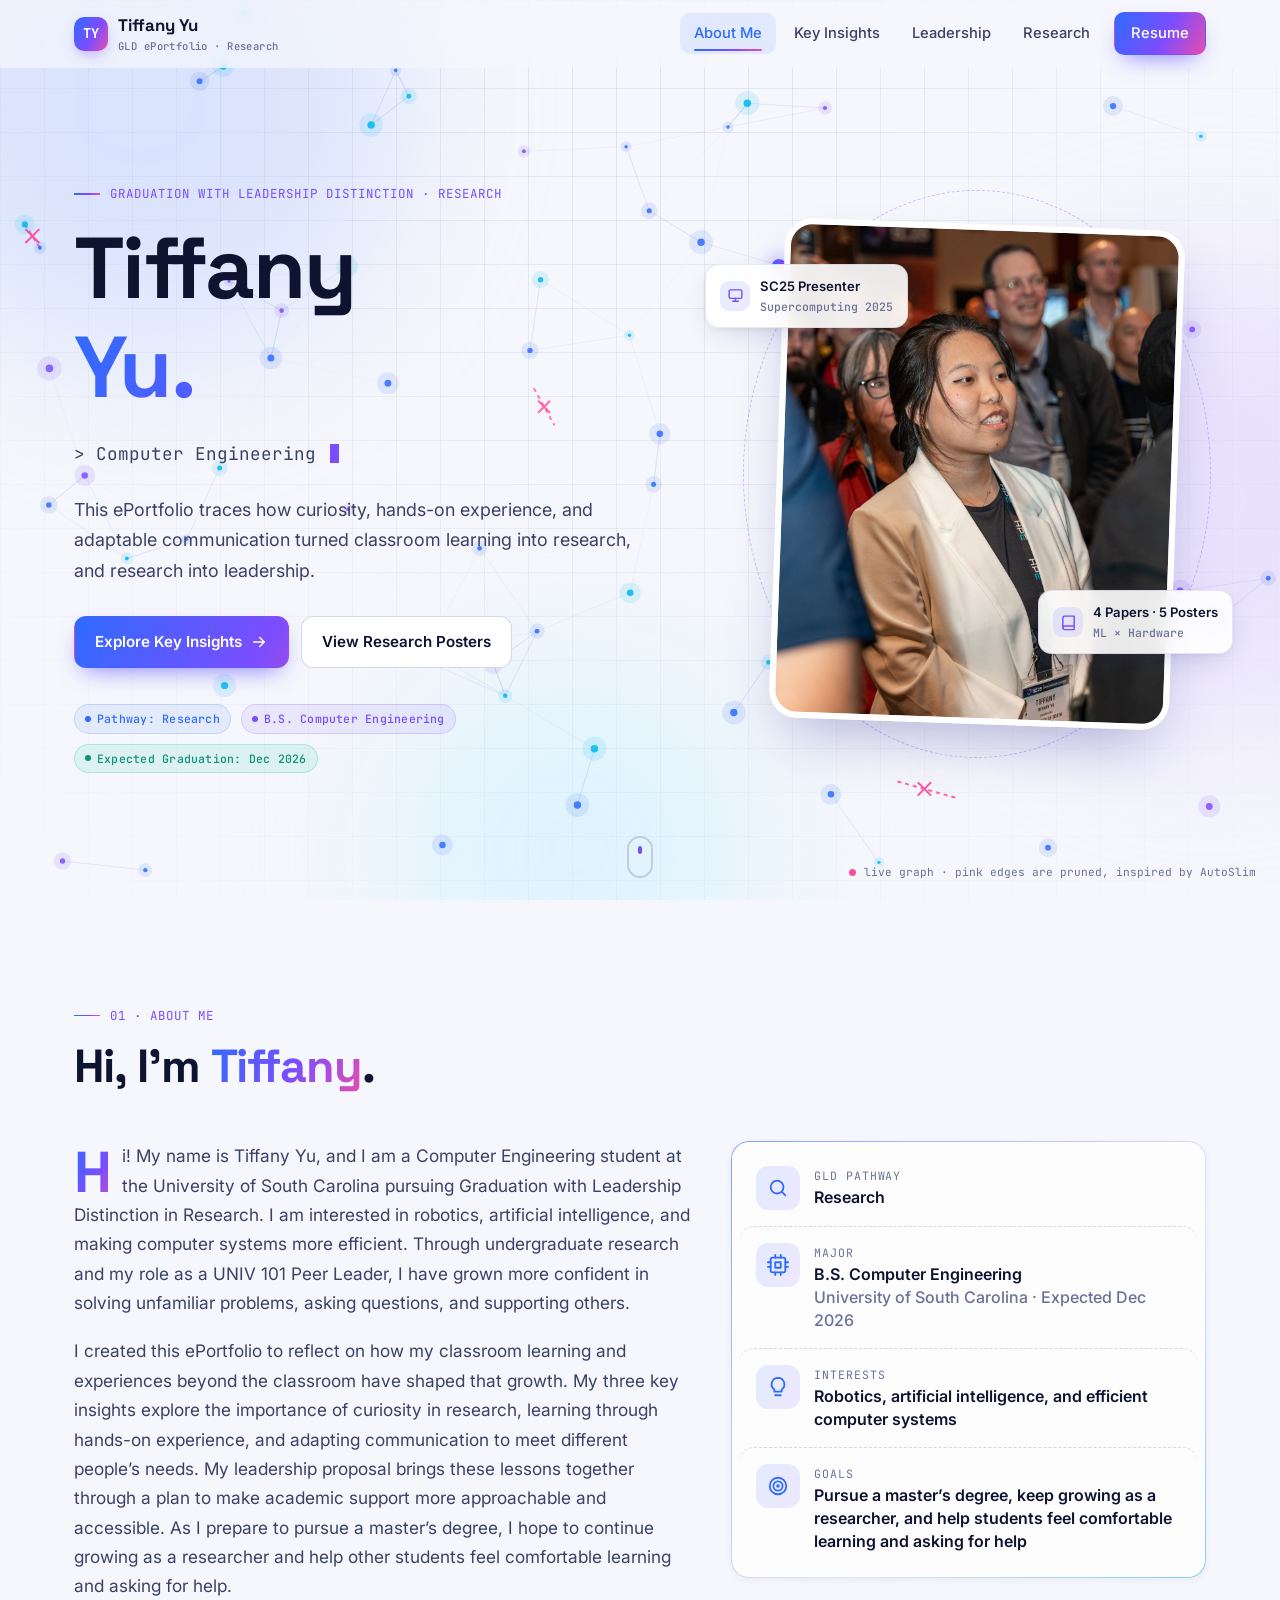
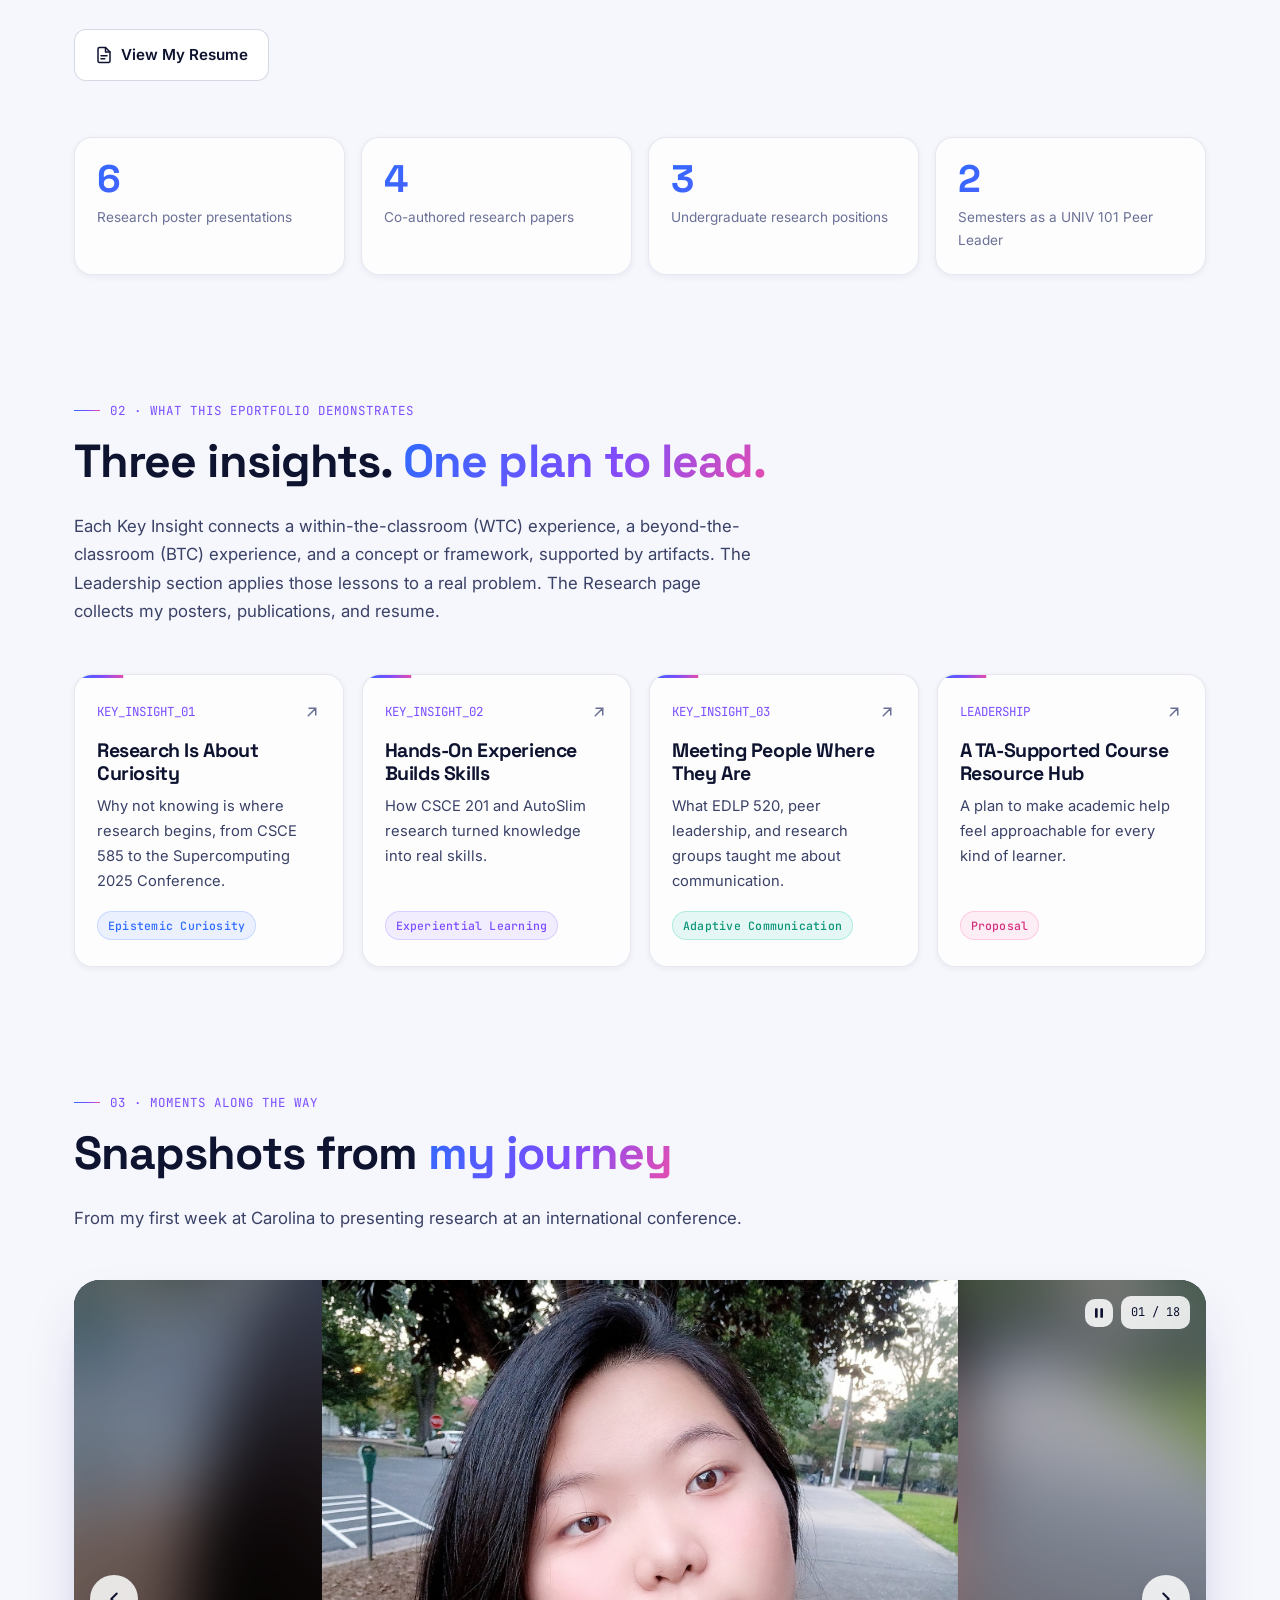
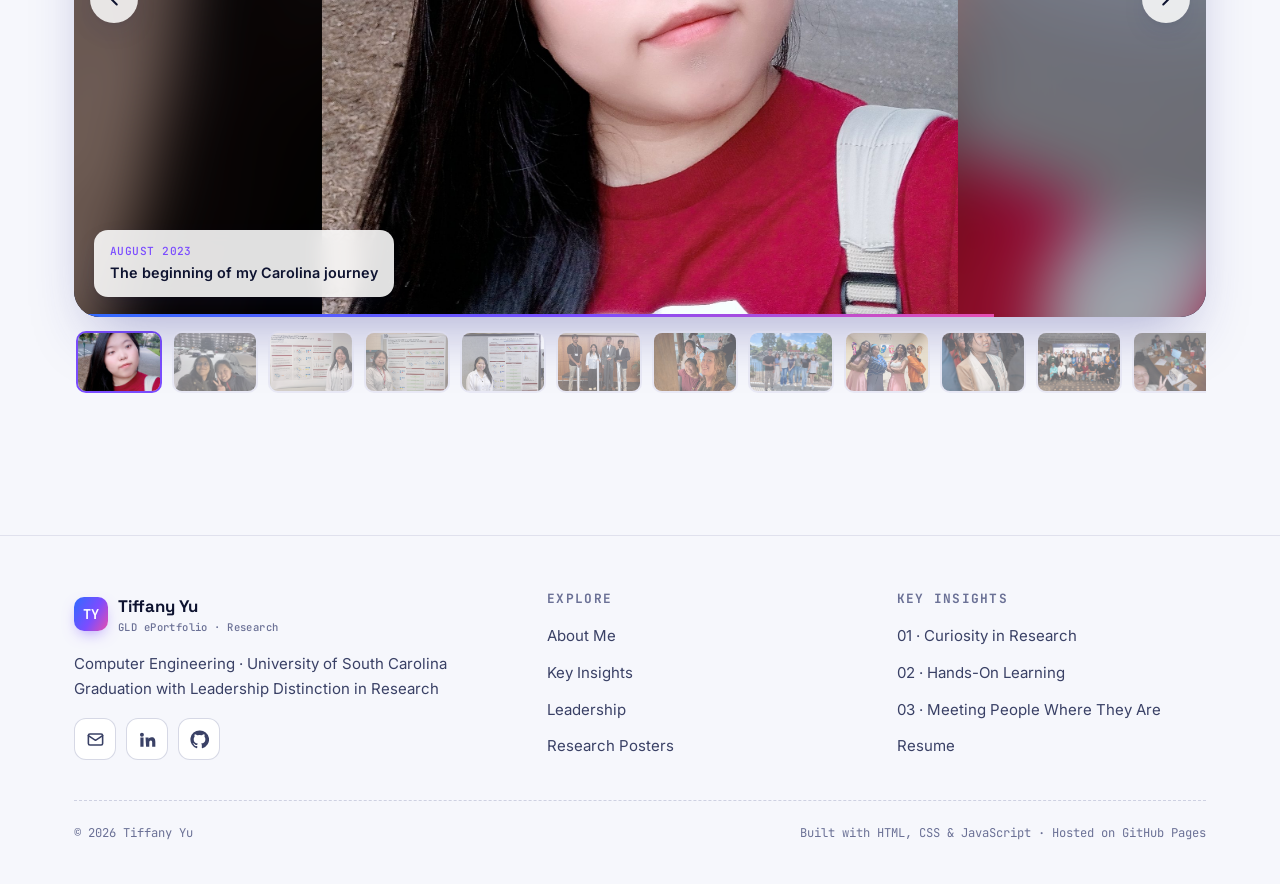
==== index.html @ a8e7d113 "Initial GLD ePortfolio site" ====
<!doctype html>
<html lang="en">
<head>
  <meta charset="utf-8">
  <meta name="viewport" content="width=device-width, initial-scale=1">
  <title>Tiffany Yu | GLD ePortfolio</title>
  <meta name="description" content="Graduation with Leadership Distinction in Research ePortfolio of Tiffany Yu, Computer Engineering, University of South Carolina.">
  <link rel="icon" href="assets/img/favicon.svg" type="image/svg+xml">
  <link rel="preconnect" href="https://fonts.googleapis.com">
  <link rel="preconnect" href="https://fonts.gstatic.com" crossorigin>
  <link href="https://fonts.googleapis.com/css2?family=Inter:wght@400;500;600;700&family=JetBrains+Mono:wght@400;500;600&family=Space+Grotesk:wght@500;600;700&display=swap" rel="stylesheet">
  <link rel="stylesheet" href="css/style.css">
</head>
<body>
  <div class="bg-blobs" aria-hidden="true"><span></span><span></span><span></span></div>
  <div class="bg-grid" aria-hidden="true"></div>
  <div class="spotlight" aria-hidden="true"></div>

  <header class="nav">
    <div class="nav-inner">
      <a class="brand" href="index.html"><span class="brand-mark">TY</span><span>Tiffany Yu<small>GLD ePortfolio · Research</small></span></a>
      <button class="nav-toggle" aria-label="Open menu" aria-expanded="false"><svg viewBox="0 0 24 24" fill="none" stroke="currentColor" stroke-width="2" stroke-linecap="round"><path d="M4 7h16M4 12h16M4 17h16"/></svg></button>
      <ul class="nav-links">
        <li><a href="index.html" class="active">About Me</a></li>
        <li><a href="insights.html">Key Insights</a></li>
        <li><a href="leadership.html">Leadership</a></li>
        <li><a href="research.html">Research</a></li>
        <li class="nav-cta"><a class="btn btn-primary btn-sm" href="research.html#resume">Resume</a></li>
      </ul>
    </div>
    <div class="progress"></div>
  </header>

  <main>
    <!-- ================= HERO ================= -->
    <section class="hero">
      <canvas id="graph-canvas" aria-hidden="true"></canvas>
      <div class="container">
        <div>
          <div class="eyebrow reveal">Graduation with Leadership Distinction · Research</div>
          <h1 class="reveal d1"><span class="line">Tiffany</span><span class="line grad-text">Yu.</span></h1>
          <div class="hero-role reveal d2">&gt; <span id="typed" data-words='["Computer Engineering @ UofSC","Researcher: ML × Hardware","UNIV 101 Peer Leader","Future Master&apos;s Student"]'></span><span class="caret"></span></div>
          <p class="hero-lede reveal d2">This ePortfolio traces how curiosity, hands-on experience, and adaptable communication turned classroom learning into research, and research into leadership.</p>
          <div class="hero-actions reveal d3">
            <a class="btn btn-primary" href="insights.html">Explore Key Insights
              <svg viewBox="0 0 24 24" fill="none" stroke="currentColor" stroke-width="2" stroke-linecap="round" stroke-linejoin="round"><path d="M5 12h14M13 6l6 6-6 6"/></svg></a>
            <a class="btn btn-ghost" href="research.html">View Research Posters</a>
          </div>
          <div class="hero-meta reveal d4">
            <span class="chip"><span class="dot"></span>Pathway: Research</span>
            <span class="chip violet"><span class="dot"></span>B.S. Computer Engineering</span>
            <span class="chip mint"><span class="dot"></span>Expected Graduation: Dec 2026</span>
          </div>
        </div>

        <div class="hero-photo reveal d2">
          <div class="orbit" aria-hidden="true"></div>
          <div class="frame"><img src="assets/img/gallery/photo-03.jpg" alt="Tiffany Yu at the Supercomputing 2025 conference"></div>
          <div class="float-tag t1"><span class="ico"><svg viewBox="0 0 24 24" fill="none" stroke="currentColor" stroke-width="2" stroke-linecap="round" stroke-linejoin="round"><rect x="3" y="4" width="18" height="12" rx="2"/><path d="M8 20h8M12 16v4"/></svg></span><span>SC25 Presenter<small>Supercomputing 2025</small></span></div>
          <div class="float-tag t2"><span class="ico"><svg viewBox="0 0 24 24" fill="none" stroke="currentColor" stroke-width="2" stroke-linecap="round" stroke-linejoin="round"><path d="M4 19.5A2.5 2.5 0 0 1 6.5 17H20V3H6.5A2.5 2.5 0 0 0 4 5.5z"/><path d="M4 19.5A2.5 2.5 0 0 0 6.5 22H20v-5"/></svg></span><span>4 Papers · 5 Posters<small>ML × Hardware</small></span></div>
        </div>
      </div>
      <div class="canvas-caption" aria-hidden="true"><span class="pulse"></span>live graph · pink edges are pruned, inspired by AutoSlim</div>
      <div class="scroll-hint" aria-hidden="true"></div>
    </section>

    <!-- ================= ABOUT ================= -->
    <section class="section" id="about">
      <div class="container">
        <div class="section-head reveal">
          <div class="eyebrow">01 · About Me</div>
          <h2>Hi, I'm <span class="grad-text">Tiffany</span>.</h2>
        </div>
        <div class="about-grid">
          <div class="intro-text reveal">
            <p>Hi! My name is Tiffany Yu, and I am a Computer Engineering student at the University of South Carolina pursuing Graduation with Leadership Distinction in Research. I am interested in robotics, artificial intelligence, and making computer systems more efficient. Through undergraduate research and my role as a UNIV 101 Peer Leader, I have grown more confident in solving unfamiliar problems, asking questions, and supporting others.</p>
            <p>I created this ePortfolio to reflect on how my classroom learning and experiences beyond the classroom have shaped that growth. My three key insights explore the importance of curiosity in research, learning through hands-on experience, and adapting communication to meet different people’s needs. My leadership proposal brings these lessons together through a plan to make academic support more approachable and accessible. As I prepare to pursue a master’s degree, I hope to continue growing as a researcher and help other students feel comfortable learning and asking for help.</p>
            <div class="hero-actions" style="margin:28px 0 0">
              <a class="btn btn-ghost" href="assets/Tiffany-Yu-Resume.pdf" target="_blank" rel="noopener">
                <svg viewBox="0 0 24 24" fill="none" stroke="currentColor" stroke-width="2" stroke-linecap="round" stroke-linejoin="round"><path d="M14 2H6a2 2 0 0 0-2 2v16a2 2 0 0 0 2 2h12a2 2 0 0 0 2-2V8z"/><path d="M14 2v6h6M8 13h8M8 17h5"/></svg>
                View My Resume</a>
            </div>
          </div>

          <div class="card glow-border facts reveal d2">
            <div class="fact">
              <span class="ico"><svg viewBox="0 0 24 24" fill="none" stroke="currentColor" stroke-width="2" stroke-linecap="round" stroke-linejoin="round"><circle cx="11" cy="11" r="7"/><path d="m20 20-3.5-3.5"/></svg></span>
              <div><div class="k">GLD Pathway</div><div class="v">Research</div></div>
            </div>
            <div class="fact">
              <span class="ico"><svg viewBox="0 0 24 24" fill="none" stroke="currentColor" stroke-width="2" stroke-linecap="round" stroke-linejoin="round"><rect x="4" y="4" width="16" height="16" rx="2"/><rect x="9" y="9" width="6" height="6"/><path d="M9 1v3M15 1v3M9 20v3M15 20v3M20 9h3M20 14h3M1 9h3M1 14h3"/></svg></span>
              <div><div class="k">Major</div><div class="v">B.S. Computer Engineering<br><span style="font-weight:500;color:var(--ink-3)">University of South Carolina · Expected Dec 2026</span></div></div>
            </div>
            <div class="fact">
              <span class="ico"><svg viewBox="0 0 24 24" fill="none" stroke="currentColor" stroke-width="2" stroke-linecap="round" stroke-linejoin="round"><path d="M12 2a7 7 0 0 0-4 12.7V17h8v-2.3A7 7 0 0 0 12 2z"/><path d="M9 21h6"/></svg></span>
              <div><div class="k">Interests</div><div class="v">Robotics, artificial intelligence, and efficient computer systems</div></div>
            </div>
            <div class="fact">
              <span class="ico"><svg viewBox="0 0 24 24" fill="none" stroke="currentColor" stroke-width="2" stroke-linecap="round" stroke-linejoin="round"><circle cx="12" cy="12" r="9"/><circle cx="12" cy="12" r="5"/><circle cx="12" cy="12" r="1"/></svg></span>
              <div><div class="k">Goals</div><div class="v">Pursue a master’s degree, keep growing as a researcher, and help students feel comfortable learning and asking for help</div></div>
            </div>
          </div>
        </div>

        <div class="stats">
          <div class="card stat reveal"><div class="num grad-text" data-count="6">0</div><div class="lbl">Research poster presentations</div></div>
          <div class="card stat reveal d1"><div class="num grad-text" data-count="4">0</div><div class="lbl">Co-authored research papers</div></div>
          <div class="card stat reveal d2"><div class="num grad-text" data-count="3">0</div><div class="lbl">Undergraduate research positions</div></div>
          <div class="card stat reveal d3"><div class="num grad-text" data-count="2">0</div><div class="lbl">Semesters as a UNIV 101 Peer Leader</div></div>
        </div>
      </div>
    </section>

    <!-- ================= ROADMAP ================= -->
    <section class="section" id="roadmap" style="padding-top:20px">
      <div class="container">
        <div class="section-head reveal">
          <div class="eyebrow">02 · What This ePortfolio Demonstrates</div>
          <h2>Three insights. <span class="grad-text">One plan to lead.</span></h2>
          <p>Each Key Insight connects a within-the-classroom (WTC) experience, a beyond-the-classroom (BTC) experience, and a concept or framework, supported by artifacts. The Leadership section applies those lessons to a real problem. The Research page collects my posters, publications, and resume.</p>
        </div>
        <div class="roadmap">
          <a class="card road-card reveal" href="insight-1.html">
            <span class="bar"></span>
            <div class="idx">KEY_INSIGHT_01 <svg viewBox="0 0 24 24" fill="none" stroke="currentColor" stroke-width="2" stroke-linecap="round"><path d="M7 17 17 7M8 7h9v9"/></svg></div>
            <h3>Research Is About Curiosity</h3>
            <p>Why not knowing is where research begins, from CSCE 585 to the Supercomputing 2025 Conference.</p>
            <div class="tag"><span class="chip">Epistemic Curiosity</span></div>
          </a>
          <a class="card road-card reveal d1" href="insight-2.html">
            <span class="bar"></span>
            <div class="idx">KEY_INSIGHT_02 <svg viewBox="0 0 24 24" fill="none" stroke="currentColor" stroke-width="2" stroke-linecap="round"><path d="M7 17 17 7M8 7h9v9"/></svg></div>
            <h3>Hands-On Experience Builds Skills</h3>
            <p>How CSCE 201 and AutoSlim research turned knowledge into real skills.</p>
            <div class="tag"><span class="chip violet">Experiential Learning</span></div>
          </a>
          <a class="card road-card reveal d2" href="insight-3.html">
            <span class="bar"></span>
            <div class="idx">KEY_INSIGHT_03 <svg viewBox="0 0 24 24" fill="none" stroke="currentColor" stroke-width="2" stroke-linecap="round"><path d="M7 17 17 7M8 7h9v9"/></svg></div>
            <h3>Meeting People Where They Are</h3>
            <p>What EDLP 520, peer leadership, and research groups taught me about communication.</p>
            <div class="tag"><span class="chip mint">Adaptive Communication</span></div>
          </a>
          <a class="card road-card reveal d3" href="leadership.html">
            <span class="bar"></span>
            <div class="idx">LEADERSHIP <svg viewBox="0 0 24 24" fill="none" stroke="currentColor" stroke-width="2" stroke-linecap="round"><path d="M7 17 17 7M8 7h9v9"/></svg></div>
            <h3>A TA-Supported Course Resource Hub</h3>
            <p>A plan to make academic help feel approachable for every kind of learner.</p>
            <div class="tag"><span class="chip pink">Proposal</span></div>
          </a>
        </div>
      </div>
    </section>

    <!-- ================= SLIDESHOW ================= -->
    <section class="section" id="gallery" style="padding-top:20px">
      <div class="container">
        <div class="section-head reveal">
          <div class="eyebrow">03 · Moments Along the Way</div>
          <h2>Snapshots from <span class="grad-text">my journey</span></h2>
          <p>From my first week at Carolina to presenting research at an international conference.</p>
        </div>
        <div class="reveal">
          <div class="slideshow" aria-roledescription="carousel" aria-label="Photo slideshow">
            <div class="slide active"><div class="bgblur" style="background-image:url(assets/img/gallery/photo-08.jpg)"></div><img src="assets/img/gallery/photo-08.jpg" alt="Tiffany on campus"><div class="slide-caption"><small>AUGUST 2023</small>The beginning of my Carolina journey</div></div>
            <div class="slide"><div class="bgblur" style="background-image:url(assets/img/gallery/photo-09.jpg)"></div><img data-src="assets/img/gallery/photo-09.jpg" alt="Tiffany with a friend"><div class="slide-caption"><small>JANUARY 2025</small>Time with friends</div></div>
            <div class="slide"><div class="bgblur" style="background-image:url(assets/img/gallery/photo-10.jpg)"></div><img data-src="assets/img/gallery/photo-10.jpg" alt="Tiffany beside her first research poster"><div class="slide-caption"><small>CSE GRADUATE RESEARCH SYMPOSIUM · MARCH 2025</small>Presenting my first research poster</div></div>
            <div class="slide"><div class="bgblur" style="background-image:url(assets/img/gallery/photo-11.jpg)"></div><img data-src="assets/img/gallery/photo-11.jpg" alt="Tiffany with the updated poster at Discover Day"><div class="slide-caption"><small>USC DISCOVER DAY · APRIL 2025</small>Sharing the updated version of my poster</div></div>
            <div class="slide"><div class="bgblur" style="background-image:url(assets/img/gallery/photo-01.jpg)"></div><img data-src="assets/img/gallery/photo-01.jpg" alt="Tiffany with the ML-Based Automata Simplification poster"><div class="slide-caption"><small>USC SUMMER SYMPOSIUM · JULY 2025</small>Presenting “ML-Based Automata Simplification for Symbolic Accelerators”</div></div>
            <div class="slide"><div class="bgblur" style="background-image:url(assets/img/gallery/photo-12.jpg)"></div><img data-src="assets/img/gallery/photo-12.jpg" alt="Tiffany with fellow student researchers"><div class="slide-caption"><small>USC SUMMER SYMPOSIUM · JULY 2025</small>Celebrating with fellow student researchers</div></div>
            <div class="slide"><div class="bgblur" style="background-image:url(assets/img/gallery/photo-13.jpg)"></div><img data-src="assets/img/gallery/photo-13.jpg" alt="Tiffany with friends outdoors"><div class="slide-caption"><small>SEPTEMBER 2025</small>Weekend adventures</div></div>
            <div class="slide"><div class="bgblur" style="background-image:url(assets/img/gallery/photo-02.jpg)"></div><img data-src="assets/img/gallery/photo-02.jpg" alt="Tiffany with a group of friends"><div class="slide-caption"><small>OCTOBER 2025</small>Exploring with friends</div></div>
            <div class="slide"><div class="bgblur" style="background-image:url(assets/img/gallery/photo-18.jpg)"></div><img data-src="assets/img/gallery/photo-18.jpg" alt="Tiffany and friends in Halloween costumes"><div class="slide-caption"><small>OCTOBER 2025</small>Halloween with friends</div></div>
            <div class="slide"><div class="bgblur" style="background-image:url(assets/img/gallery/photo-03.jpg)"></div><img data-src="assets/img/gallery/photo-03.jpg" alt="Tiffany at the Supercomputing 2025 conference"><div class="slide-caption"><small>SUPERCOMPUTING 2025 · NOVEMBER 2025</small>Presenting AutoSlim at an international conference</div></div>
            <div class="slide"><div class="bgblur" style="background-image:url(assets/img/gallery/photo-04.jpg)"></div><img data-src="assets/img/gallery/photo-04.jpg" alt="SC25 research poster presenters group photo"><div class="slide-caption"><small>SUPERCOMPUTING 2025 · NOVEMBER 2025</small>With fellow SC25 research poster presenters</div></div>
            <div class="slide"><div class="bgblur" style="background-image:url(assets/img/gallery/photo-05.jpg)"></div><img data-src="assets/img/gallery/photo-05.jpg" alt="Late-night study session with friends"><div class="slide-caption"><small>DECEMBER 2025</small>Late-night study session</div></div>
            <div class="slide"><div class="bgblur" style="background-image:url(assets/img/gallery/photo-16.jpg)"></div><img data-src="assets/img/gallery/photo-16.jpg" alt="Tiffany and friends at a holiday light display"><div class="slide-caption"><small>HOLIDAY SEASON</small>Holiday lights with friends</div></div>
            <div class="slide"><div class="bgblur" style="background-image:url(assets/img/gallery/photo-17.jpg)"></div><img data-src="assets/img/gallery/photo-17.jpg" alt="Tiffany and friends in front of colorful lights"><div class="slide-caption"><small>HOLIDAY SEASON</small>Celebrating the season</div></div>
            <div class="slide"><div class="bgblur" style="background-image:url(assets/img/gallery/photo-06.jpg)"></div><img data-src="assets/img/gallery/photo-06.jpg" alt="Tiffany with fellow presenters in front of the AutoSlim poster"><div class="slide-caption"><small>USC DISCOVER DAY · APRIL 2026</small>Discover Day with fellow presenters</div></div>
            <div class="slide"><div class="bgblur" style="background-image:url(assets/img/gallery/photo-07.jpg)"></div><img data-src="assets/img/gallery/photo-07.jpg" alt="Tiffany explaining the AutoSlim poster to a visitor"><div class="slide-caption"><small>USC DISCOVER DAY · APRIL 2026</small>Explaining AutoSlim to visitors</div></div>
            <div class="slide"><div class="bgblur" style="background-image:url(assets/img/gallery/photo-14.jpg)"></div><img data-src="assets/img/gallery/photo-14.jpg" alt="Tiffany beside the MLP on LabVIEW FPGA poster"><div class="slide-caption"><small>USC SUMMER SYMPOSIUM · JULY 2026</small>Presenting “Performance and Resource Analysis of MLP Forward Pass on LabVIEW FPGA”</div></div>
            <div class="slide"><div class="bgblur" style="background-image:url(assets/img/gallery/photo-15.jpg)"></div><img data-src="assets/img/gallery/photo-15.jpg" alt="Tiffany working with FPGA hardware in the lab"><div class="slide-caption"><small>OCTOBER 2026</small>Hands-on with FPGA hardware in the lab</div></div>

            <button class="ss-btn ss-prev" aria-label="Previous photo"><svg viewBox="0 0 24 24" fill="none" stroke="currentColor" stroke-width="2.2" stroke-linecap="round" stroke-linejoin="round"><path d="m15 18-6-6 6-6"/></svg></button>
            <button class="ss-btn ss-next" aria-label="Next photo"><svg viewBox="0 0 24 24" fill="none" stroke="currentColor" stroke-width="2.2" stroke-linecap="round" stroke-linejoin="round"><path d="m9 18 6-6-6-6"/></svg></button>
            <div class="ss-top"><button class="ss-play" aria-label="Pause slideshow"></button><span class="ss-counter">01 / 18</span></div>
            <div class="ss-progress"></div>
          </div>
          <div class="thumbs" aria-label="Choose a photo"></div>
        </div>
      </div>
    </section>
  </main>

  <footer class="footer">
    <div class="container">
      <div class="footer-grid">
        <div>
          <a class="brand" href="index.html"><span class="brand-mark">TY</span><span>Tiffany Yu<small>GLD ePortfolio · Research</small></span></a>
          <p style="margin-top:14px">Computer Engineering · University of South Carolina<br>Graduation with Leadership Distinction in Research</p>
          <div class="socials">
            <a href="mailto:xixi05yu@gmail.com" aria-label="Email"><svg viewBox="0 0 24 24" fill="none" stroke="currentColor" stroke-width="2" stroke-linecap="round" stroke-linejoin="round"><rect x="3" y="5" width="18" height="14" rx="2"/><path d="m3 7 9 6 9-6"/></svg></a>
            <a href="https://www.linkedin.com/in/tyu05" target="_blank" rel="noopener" aria-label="LinkedIn"><svg viewBox="0 0 24 24" fill="currentColor"><path d="M4.98 3.5a2.5 2.5 0 1 1 0 5 2.5 2.5 0 0 1 0-5zM3 9.5h4V21H3zM9.5 9.5h3.8v1.6h.06c.53-1 1.83-2.05 3.77-2.05 4.03 0 4.77 2.65 4.77 6.1V21h-4v-5.1c0-1.22-.02-2.78-1.7-2.78-1.7 0-1.96 1.33-1.96 2.7V21h-4z"/></svg></a>
            <a href="https://github.com/xixi05yu" target="_blank" rel="noopener" aria-label="GitHub"><svg viewBox="0 0 24 24" fill="currentColor"><path d="M12 .5a11.5 11.5 0 0 0-3.64 22.41c.58.1.79-.25.79-.56v-2c-3.2.7-3.88-1.37-3.88-1.37-.52-1.33-1.28-1.69-1.28-1.69-1.05-.71.08-.7.08-.7 1.16.08 1.77 1.19 1.77 1.19 1.03 1.77 2.7 1.26 3.36.96.1-.75.4-1.26.73-1.55-2.55-.29-5.24-1.28-5.24-5.68 0-1.26.45-2.28 1.19-3.09-.12-.29-.52-1.46.11-3.05 0 0 .97-.31 3.17 1.18a11 11 0 0 1 5.77 0c2.2-1.49 3.17-1.18 3.17-1.18.63 1.59.23 2.76.11 3.05.74.81 1.19 1.83 1.19 3.09 0 4.41-2.69 5.38-5.25 5.67.41.36.78 1.06.78 2.14v3.17c0 .31.21.67.8.56A11.5 11.5 0 0 0 12 .5z"/></svg></a>
          </div>
        </div>
        <div>
          <h4>Explore</h4>
          <ul>
            <li><a href="index.html">About Me</a></li>
            <li><a href="insights.html">Key Insights</a></li>
            <li><a href="leadership.html">Leadership</a></li>
            <li><a href="research.html">Research Posters</a></li>
          </ul>
        </div>
        <div>
          <h4>Key Insights</h4>
          <ul>
            <li><a href="insight-1.html">01 · Curiosity in Research</a></li>
            <li><a href="insight-2.html">02 · Hands-On Learning</a></li>
            <li><a href="insight-3.html">03 · Meeting People Where They Are</a></li>
            <li><a href="research.html#resume">Resume</a></li>
          </ul>
        </div>
      </div>
      <div class="copy"><span>© <span class="year">2026</span> Tiffany Yu</span><span>Built with HTML, CSS &amp; JavaScript · Hosted on GitHub Pages</span></div>
    </div>
  </footer>
  <button class="to-top" aria-label="Back to top"><svg viewBox="0 0 24 24" fill="none" stroke="currentColor" stroke-width="2.2" stroke-linecap="round" stroke-linejoin="round"><path d="m18 15-6-6-6 6"/></svg></button>
  <script src="js/main.js"></script>
</body>
</html>
---- css/style.css ----
/* ==========================================================================
   Tiffany Yu — GLD ePortfolio
   Light "electric blue + violet" tech theme
   ========================================================================== */

:root {
  --bg: #f6f7fc;
  --bg-2: #eef0fa;
  --surface: rgba(255, 255, 255, 0.72);
  --surface-solid: #ffffff;
  --ink: #0e1330;
  --ink-2: #3a4166;
  --ink-3: #6b7196;
  --line: rgba(30, 40, 110, 0.10);
  --line-2: rgba(30, 40, 110, 0.18);
  --blue: #2f6bff;
  --violet: #7b4dff;
  --cyan: #00b8f0;
  --pink: #ff4d9d;
  --mint: #12c7a1;
  --grad: linear-gradient(120deg, var(--blue) 0%, var(--violet) 55%, var(--pink) 110%);
  --grad-soft: linear-gradient(120deg, rgba(47,107,255,.12), rgba(123,77,255,.12));
  --shadow-sm: 0 2px 6px rgba(20, 30, 90, .06);
  --shadow: 0 10px 30px -10px rgba(30, 40, 120, .22), 0 2px 6px rgba(20,30,90,.05);
  --shadow-lg: 0 30px 60px -20px rgba(40, 40, 140, .35);
  --radius: 18px;
  --radius-sm: 12px;
  --maxw: 1180px;
  --font-head: "Space Grotesk", system-ui, sans-serif;
  --font-body: "Inter", system-ui, -apple-system, "Segoe UI", sans-serif;
  --font-mono: "JetBrains Mono", ui-monospace, "Cascadia Code", Consolas, monospace;
  --nav-h: 68px;
}

*, *::before, *::after { box-sizing: border-box; }
html { scroll-behavior: smooth; scroll-padding-top: calc(var(--nav-h) + 16px); }
body {
  margin: 0;
  font-family: var(--font-body);
  font-size: 17px;
  line-height: 1.7;
  color: var(--ink);
  background: var(--bg);
  overflow-x: hidden;
  -webkit-font-smoothing: antialiased;
}
img { max-width: 100%; display: block; }
a { color: var(--blue); text-decoration: none; }
a:hover { color: var(--violet); }
h1, h2, h3, h4 { font-family: var(--font-head); line-height: 1.15; margin: 0 0 .5em; letter-spacing: -0.02em; }
p { margin: 0 0 1.1em; }
::selection { background: rgba(123, 77, 255, .22); }

/* --- background: blueprint grid + soft glow blobs ------------------------- */
.bg-grid {
  position: fixed; inset: 0; z-index: -2; pointer-events: none;
  background-image:
    linear-gradient(var(--line) 1px, transparent 1px),
    linear-gradient(90deg, var(--line) 1px, transparent 1px);
  background-size: 44px 44px;
  mask-image: radial-gradient(ellipse at 50% 0%, #000 0%, rgba(0,0,0,.35) 60%, transparent 100%);
  -webkit-mask-image: radial-gradient(ellipse at 50% 0%, #000 0%, rgba(0,0,0,.35) 60%, transparent 100%);
}
.bg-blobs { position: fixed; inset: 0; z-index: -3; pointer-events: none; overflow: hidden; }
.bg-blobs span {
  position: absolute; border-radius: 50%; filter: blur(80px); opacity: .45;
  animation: drift 22s ease-in-out infinite alternate;
}
.bg-blobs span:nth-child(1) { width: 520px; height: 520px; background: #b9ccff; top: -160px; left: -120px; }
.bg-blobs span:nth-child(2) { width: 460px; height: 460px; background: #d8c8ff; top: 30%; right: -160px; animation-delay: -6s; }
.bg-blobs span:nth-child(3) { width: 380px; height: 380px; background: #c4f0ff; bottom: -140px; left: 30%; animation-delay: -12s; }
@keyframes drift { to { transform: translate(60px, 40px) scale(1.1); } }

/* cursor spotlight */
.spotlight {
  position: fixed; width: 420px; height: 420px; border-radius: 50%; pointer-events: none; z-index: -1;
  background: radial-gradient(circle, rgba(123,77,255,.10), transparent 65%);
  transform: translate(-50%, -50%); transition: opacity .3s; opacity: 0;
}

/* --- navigation ----------------------------------------------------------- */
.nav {
  position: fixed; top: 0; left: 0; right: 0; z-index: 50; height: var(--nav-h);
  display: flex; align-items: center;
  background: rgba(246, 247, 252, .72);
  backdrop-filter: blur(16px) saturate(1.4); -webkit-backdrop-filter: blur(16px) saturate(1.4);
  border-bottom: 1px solid transparent; transition: border-color .3s, box-shadow .3s;
}
.nav.scrolled { border-color: var(--line); box-shadow: var(--shadow-sm); }
.nav-inner { width: 100%; max-width: var(--maxw); margin: 0 auto; padding: 0 24px; display: flex; align-items: center; justify-content: space-between; gap: 16px; }
.brand { display: flex; align-items: center; gap: 10px; font-family: var(--font-head); font-weight: 700; color: var(--ink); font-size: 1.05rem; }
.brand:hover { color: var(--ink); }
.brand-mark {
  width: 34px; height: 34px; border-radius: 10px; display: grid; place-items: center;
  background: var(--grad); color: #fff; font-family: var(--font-mono); font-size: .85rem; font-weight: 700;
  box-shadow: 0 6px 16px -6px rgba(123,77,255,.7);
}
.brand small { display: block; font-family: var(--font-mono); font-weight: 500; font-size: .66rem; color: var(--ink-3); letter-spacing: .04em; margin-top: -2px; }
.nav-links { display: flex; gap: 4px; list-style: none; margin: 0; padding: 0; align-items: center; }
.nav-links a {
  position: relative; display: block; padding: 8px 14px; border-radius: 10px;
  font-size: .92rem; font-weight: 500; color: var(--ink-2); transition: color .2s, background .2s;
}
.nav-links a:hover { color: var(--ink); background: rgba(47,107,255,.07); }
.nav-links a.active { color: var(--blue); background: rgba(47,107,255,.10); }
.nav-links a.active::after {
  content: ""; position: absolute; left: 14px; right: 14px; bottom: 3px; height: 2px; border-radius: 2px; background: var(--grad);
}
.nav-cta { margin-left: 6px; }
.nav-links .nav-cta a.btn { color: #fff; padding: 8px 16px; background: var(--grad); }
.nav-links .nav-cta a.btn::after { display: none; }
.nav-toggle { display: none; background: none; border: 1px solid var(--line-2); border-radius: 10px; width: 42px; height: 42px; cursor: pointer; color: var(--ink); }
.nav-toggle svg { width: 22px; height: 22px; }
.progress { position: absolute; left: 0; bottom: -1px; height: 2px; width: 0; background: var(--grad); }

/* --- buttons / chips ------------------------------------------------------ */
.btn {
  display: inline-flex; align-items: center; gap: 8px; padding: 12px 20px; border-radius: 12px;
  font-weight: 600; font-size: .95rem; border: 1px solid transparent; cursor: pointer;
  transition: transform .2s, box-shadow .2s, background .2s, color .2s; font-family: var(--font-body);
}
.btn svg { width: 18px; height: 18px; flex: none; }
.btn-primary { background: var(--grad); color: #fff; box-shadow: 0 10px 24px -10px rgba(91, 77, 255, .8); background-size: 160% 100%; }
.btn-primary:hover { color: #fff; transform: translateY(-2px); box-shadow: 0 16px 30px -12px rgba(91,77,255,.9); background-position: 100% 0; }
.btn-ghost { background: var(--surface-solid); color: var(--ink); border-color: var(--line-2); }
.btn-ghost:hover { color: var(--blue); border-color: rgba(47,107,255,.45); transform: translateY(-2px); box-shadow: var(--shadow); }
.btn-sm { padding: 8px 14px; font-size: .85rem; border-radius: 10px; }

.chip {
  display: inline-flex; align-items: center; gap: 6px; padding: 4px 10px; border-radius: 999px;
  font-family: var(--font-mono); font-size: .72rem; font-weight: 500; letter-spacing: .02em;
  background: rgba(47,107,255,.09); color: var(--blue); border: 1px solid rgba(47,107,255,.18);
}
.chip.violet { background: rgba(123,77,255,.09); color: var(--violet); border-color: rgba(123,77,255,.2); }
.chip.mint { background: rgba(18,199,161,.10); color: #0a9478; border-color: rgba(18,199,161,.25); }
.chip.pink { background: rgba(255,77,157,.09); color: #d42f7c; border-color: rgba(255,77,157,.22); }
.chip .dot { width: 6px; height: 6px; border-radius: 50%; background: currentColor; }

.eyebrow {
  display: inline-flex; align-items: center; gap: 10px; font-family: var(--font-mono); font-size: .78rem;
  color: var(--violet); letter-spacing: .08em; text-transform: uppercase; margin-bottom: 14px;
}
.eyebrow::before { content: ""; width: 26px; height: 1.5px; background: var(--grad); }
.grad-text { background: var(--grad); -webkit-background-clip: text; background-clip: text; color: transparent; }

/* --- layout --------------------------------------------------------------- */
.container { max-width: var(--maxw); margin: 0 auto; padding: 0 24px; }
.narrow { max-width: 820px; }
section { position: relative; }
.section { padding: 96px 0; }
.section-head { margin-bottom: 48px; }
.section-head h2 { font-size: clamp(2rem, 4vw, 2.9rem); }
.section-head p { color: var(--ink-2); max-width: 680px; font-size: 1.05rem; }

.card {
  background: var(--surface); border: 1px solid var(--line); border-radius: var(--radius);
  box-shadow: var(--shadow-sm); backdrop-filter: blur(10px); -webkit-backdrop-filter: blur(10px);
}
.glow-border { position: relative; }
.glow-border::before {
  content: ""; position: absolute; inset: -1px; border-radius: inherit; padding: 1px; pointer-events: none;
  background: linear-gradient(135deg, rgba(47,107,255,.55), rgba(123,77,255,.2) 40%, transparent 60%, rgba(0,184,240,.45));
  -webkit-mask: linear-gradient(#000 0 0) content-box, linear-gradient(#000 0 0);
  -webkit-mask-composite: xor; mask-composite: exclude;
}

/* reveal on scroll */
.reveal { opacity: 0; transform: translateY(26px); transition: opacity .8s cubic-bezier(.2,.7,.2,1), transform .8s cubic-bezier(.2,.7,.2,1); }
.reveal.in { opacity: 1; transform: none; }
.reveal.d1 { transition-delay: .08s; } .reveal.d2 { transition-delay: .16s; } .reveal.d3 { transition-delay: .24s; } .reveal.d4 { transition-delay: .32s; }

/* --- HERO (home) ---------------------------------------------------------- */
.hero { min-height: 100vh; padding: calc(var(--nav-h) + 40px) 0 60px; display: flex; align-items: center; overflow: hidden; }
#graph-canvas { position: absolute; inset: 0; width: 100%; height: 100%; z-index: 0; }
.hero .container { position: relative; z-index: 1; display: grid; grid-template-columns: 1.15fr .85fr; gap: 56px; align-items: center; }
.hero h1 { font-size: clamp(2.8rem, 7vw, 5.4rem); font-weight: 700; margin-bottom: .25em; }
.hero h1 .line { display: block; }
.hero-role { font-family: var(--font-mono); font-size: clamp(.95rem, 1.6vw, 1.1rem); color: var(--ink-2); margin-bottom: 26px; min-height: 1.7em; }
.hero-role .caret { display: inline-block; width: 9px; height: 1.1em; background: var(--violet); vertical-align: -3px; margin-left: 3px; animation: blink 1s steps(1) infinite; }
@keyframes blink { 50% { opacity: 0; } }
.hero-lede { font-size: 1.12rem; color: var(--ink-2); max-width: 560px; margin-bottom: 30px; }
.hero-actions { display: flex; flex-wrap: wrap; gap: 12px; margin-bottom: 36px; }
.hero-meta { display: flex; flex-wrap: wrap; gap: 10px; }

.hero-photo { position: relative; justify-self: center; width: min(400px, 100%); }
.hero-photo .frame {
  position: relative; border-radius: 28px; overflow: hidden; aspect-ratio: 4 / 5;
  box-shadow: var(--shadow-lg); border: 6px solid #fff; transform: rotate(2deg); transition: transform .6s;
}
.hero-photo:hover .frame { transform: rotate(0deg) scale(1.01); }
.hero-photo .frame img { width: 100%; height: 100%; object-fit: cover; object-position: 50% 20%; }
.hero-photo .orbit { position: absolute; inset: -34px; border: 1.5px dashed rgba(123,77,255,.35); border-radius: 50%; animation: spin 40s linear infinite; pointer-events: none; }
.hero-photo .orbit::after { content: ""; position: absolute; top: 12%; left: 6%; width: 14px; height: 14px; border-radius: 50%; background: var(--grad); box-shadow: 0 0 18px rgba(123,77,255,.8); }
@keyframes spin { to { transform: rotate(360deg); } }
.float-tag {
  position: absolute; display: flex; align-items: center; gap: 10px; padding: 10px 14px; border-radius: 14px;
  background: rgba(255,255,255,.9); backdrop-filter: blur(10px); border: 1px solid var(--line); box-shadow: var(--shadow);
  font-size: .82rem; font-weight: 600; white-space: nowrap; animation: bob 6s ease-in-out infinite;
}
.float-tag .ico { width: 30px; height: 30px; border-radius: 9px; display: grid; place-items: center; background: var(--grad-soft); color: var(--violet); }
.float-tag .ico svg { width: 17px; height: 17px; }
.float-tag small { display: block; font-weight: 500; color: var(--ink-3); font-size: .72rem; font-family: var(--font-mono); }
.float-tag.t1 { top: 8%; left: -18%; }
.float-tag.t2 { bottom: 14%; right: -14%; animation-delay: -3s; }
@keyframes bob { 50% { transform: translateY(-10px); } }
.canvas-caption { position: absolute; bottom: 18px; right: 24px; z-index: 1; font-family: var(--font-mono); font-size: .7rem; color: var(--ink-3); display: flex; align-items: center; gap: 8px; }
.canvas-caption .pulse { width: 7px; height: 7px; border-radius: 50%; background: var(--pink); box-shadow: 0 0 0 0 rgba(255,77,157,.6); animation: pulse 2s infinite; }
@keyframes pulse { 70% { box-shadow: 0 0 0 8px rgba(255,77,157,0); } 100% { box-shadow: 0 0 0 0 rgba(255,77,157,0); } }
.scroll-hint { position: absolute; bottom: 22px; left: 50%; transform: translateX(-50%); z-index: 1; width: 26px; height: 42px; border: 2px solid var(--line-2); border-radius: 14px; }
.scroll-hint::after { content: ""; position: absolute; top: 8px; left: 50%; width: 4px; height: 8px; margin-left: -2px; border-radius: 2px; background: var(--violet); animation: scrolly 1.8s infinite; }
@keyframes scrolly { to { transform: translateY(14px); opacity: 0; } }

/* --- About: facts + intro ------------------------------------------------- */
.about-grid { display: grid; grid-template-columns: 1.3fr 1fr; gap: 40px; align-items: start; }
.intro-text p { font-size: 1.08rem; color: var(--ink-2); }
.intro-text p:first-of-type::first-letter {
  float: left; font-family: var(--font-head); font-size: 3.6rem; line-height: .9; padding: 6px 10px 0 0; font-weight: 700;
  background: var(--grad); -webkit-background-clip: text; background-clip: text; color: transparent;
}
.facts { padding: 8px; }
.fact { display: grid; grid-template-columns: 44px 1fr; gap: 14px; padding: 16px; border-radius: 14px; transition: background .25s; }
.fact:hover { background: rgba(47,107,255,.05); }
.fact + .fact { border-top: 1px dashed var(--line-2); }
.fact .ico { width: 44px; height: 44px; border-radius: 12px; display: grid; place-items: center; background: var(--grad-soft); color: var(--blue); }
.fact .ico svg { width: 22px; height: 22px; }
.fact .k { font-family: var(--font-mono); font-size: .72rem; letter-spacing: .08em; text-transform: uppercase; color: var(--ink-3); }
.fact .v { font-weight: 600; font-size: 1rem; line-height: 1.45; }

/* stats strip */
.stats { display: grid; grid-template-columns: repeat(4, 1fr); gap: 16px; margin-top: 56px; }
.stat { padding: 22px; text-align: left; }
.stat .num { font-family: var(--font-head); font-weight: 700; font-size: 2.4rem; line-height: 1; }
.stat .lbl { font-size: .85rem; color: var(--ink-3); margin-top: 8px; }

/* roadmap ("what this ePortfolio demonstrates") */
.roadmap { display: grid; grid-template-columns: repeat(4, 1fr); gap: 18px; position: relative; }
.road-card { padding: 26px 22px; position: relative; overflow: hidden; transition: transform .35s, box-shadow .35s; color: var(--ink); display: flex; flex-direction: column; }
.road-card:hover { transform: translateY(-6px); box-shadow: var(--shadow-lg); color: var(--ink); }
.road-card .idx { font-family: var(--font-mono); font-size: .78rem; color: var(--violet); margin-bottom: 18px; display: flex; justify-content: space-between; align-items: center; }
.road-card .idx svg { width: 18px; height: 18px; transition: transform .3s; color: var(--ink-3); }
.road-card:hover .idx svg { transform: translate(3px, -3px); color: var(--blue); }
.road-card h3 { font-size: 1.22rem; margin-bottom: .45em; }
.road-card p { font-size: .92rem; color: var(--ink-2); margin: 0; flex: 1; }
.road-card .bar { position: absolute; left: 0; top: 0; height: 3px; width: 100%; background: var(--grad); transform: scaleX(.18); transform-origin: left; transition: transform .5s; }
.road-card:hover .bar { transform: scaleX(1); }
.road-card .tag { margin-top: 16px; }

/* --- slideshow ------------------------------------------------------------ */
.slideshow { position: relative; border-radius: 26px; overflow: hidden; background: #0e1330; box-shadow: var(--shadow-lg); aspect-ratio: 16 / 9; user-select: none; }
.slide { position: absolute; inset: 0; opacity: 0; transition: opacity .9s ease; }
.slide.active { opacity: 1; z-index: 1; }
.slide .bgblur { position: absolute; inset: -30px; background-size: cover; background-position: center; filter: blur(28px) brightness(.75) saturate(1.2); transform: scale(1.1); }
.slide img { position: relative; width: 100%; height: 100%; object-fit: contain; }
.slide.active img { animation: kenburns 7s ease-out both; }
@keyframes kenburns { from { transform: scale(1.06); } to { transform: scale(1); } }
.slide-caption {
  position: absolute; left: 20px; bottom: 20px; z-index: 2; max-width: calc(100% - 40px);
  padding: 12px 16px; border-radius: 14px; background: rgba(255,255,255,.88); backdrop-filter: blur(10px);
  font-size: .9rem; font-weight: 600; box-shadow: var(--shadow);
}
.slide-caption small { display: block; font-family: var(--font-mono); font-weight: 500; font-size: .7rem; color: var(--violet); letter-spacing: .04em; }
.ss-btn {
  position: absolute; top: 50%; z-index: 3; width: 48px; height: 48px; margin-top: -24px; border-radius: 50%; border: none; cursor: pointer;
  background: rgba(255,255,255,.85); color: var(--ink); display: grid; place-items: center; box-shadow: var(--shadow); transition: transform .2s, background .2s;
}
.ss-btn:hover { transform: scale(1.08); background: #fff; }
.ss-btn svg { width: 22px; height: 22px; }
.ss-prev { left: 16px; } .ss-next { right: 16px; }
.ss-top { position: absolute; top: 16px; right: 16px; z-index: 3; display: flex; gap: 8px; align-items: center; }
.ss-counter, .ss-play { font-family: var(--font-mono); font-size: .75rem; background: rgba(255,255,255,.85); padding: 6px 10px; border-radius: 10px; border: none; color: var(--ink); }
.ss-play { cursor: pointer; display: grid; place-items: center; padding: 6px; }
.ss-play svg { width: 16px; height: 16px; }
.ss-progress { position: absolute; left: 0; bottom: 0; height: 3px; z-index: 3; background: var(--grad); width: 0; }
.thumbs { display: flex; gap: 10px; overflow-x: auto; padding: 14px 2px 6px; scrollbar-width: thin; scroll-snap-type: x mandatory; }
.thumbs button { flex: none; width: 86px; height: 62px; border-radius: 10px; overflow: hidden; padding: 0; border: 2px solid transparent; cursor: pointer; opacity: .55; transition: opacity .25s, border-color .25s, transform .25s; scroll-snap-align: center; background: #dde; }
.thumbs button img { width: 100%; height: 100%; object-fit: cover; }
.thumbs button:hover { opacity: .9; transform: translateY(-2px); }
.thumbs button.active { opacity: 1; border-color: var(--violet); }

/* --- page header (inner pages) ------------------------------------------- */
.page-hero { padding: calc(var(--nav-h) + 70px) 0 56px; position: relative; overflow: hidden; }
.page-hero h1 { font-size: clamp(2.4rem, 6vw, 4.2rem); max-width: 900px; }
.page-hero .lede { font-size: 1.15rem; color: var(--ink-2); max-width: 720px; }
.breadcrumb { font-family: var(--font-mono); font-size: .78rem; color: var(--ink-3); margin-bottom: 18px; }
.breadcrumb a { color: var(--ink-3); } .breadcrumb a:hover { color: var(--blue); }
.hero-code {
  position: absolute; right: 2%; top: calc(var(--nav-h) + 40px); font-family: var(--font-mono); font-size: .78rem; line-height: 1.8;
  color: var(--ink-3); opacity: .55; white-space: pre; pointer-events: none; text-align: left;
}
.hero-code .k { color: var(--violet); } .hero-code .s { color: var(--blue); } .hero-code .c { color: #9aa0bf; }

/* --- key insights overview ----------------------------------------------- */
.ki-list { display: grid; gap: 26px; }
.ki-card { display: grid; grid-template-columns: 120px 1fr auto; gap: 28px; align-items: center; padding: 34px; color: var(--ink); transition: transform .35s, box-shadow .35s; overflow: hidden; position: relative; }
.ki-card:hover { transform: translateY(-4px); box-shadow: var(--shadow-lg); color: var(--ink); }
.ki-num { font-family: var(--font-head); font-size: 5rem; font-weight: 700; line-height: 1; background: var(--grad); -webkit-background-clip: text; background-clip: text; color: transparent; opacity: .9; }
.ki-card h2 { font-size: clamp(1.4rem, 2.6vw, 1.9rem); margin-bottom: .4em; }
.ki-card p { color: var(--ink-2); margin-bottom: 14px; }
.ki-tags { display: flex; flex-wrap: wrap; gap: 8px; }
.ki-go { width: 56px; height: 56px; border-radius: 50%; display: grid; place-items: center; border: 1px solid var(--line-2); transition: background .3s, color .3s, transform .3s; }
.ki-go svg { width: 22px; height: 22px; }
.ki-card:hover .ki-go { background: var(--grad); color: #fff; border-color: transparent; transform: rotate(-45deg); }

/* DEAL framework strip */
.deal { display: grid; grid-template-columns: repeat(3, 1fr); gap: 18px; }
.deal .card { padding: 24px; }
.deal .letter { font-family: var(--font-head); font-size: 2.4rem; font-weight: 700; line-height: 1; }
.deal h3 { font-size: 1.05rem; margin: 10px 0 6px; }
.deal p { font-size: .92rem; color: var(--ink-2); margin: 0; }

/* --- insight article ------------------------------------------------------ */
.article-layout { display: grid; grid-template-columns: 230px minmax(0, 1fr); gap: 56px; align-items: start; }
.toc { position: sticky; top: calc(var(--nav-h) + 30px); font-size: .88rem; }
.toc-title { font-family: var(--font-mono); font-size: .72rem; letter-spacing: .1em; text-transform: uppercase; color: var(--ink-3); margin-bottom: 12px; }
.toc ol { list-style: none; margin: 0; padding: 0; border-left: 2px solid var(--line); }
.toc li a { display: block; padding: 7px 0 7px 16px; margin-left: -2px; border-left: 2px solid transparent; color: var(--ink-3); transition: color .2s, border-color .2s; line-height: 1.4; }
.toc li a:hover { color: var(--ink); }
.toc li a.active { color: var(--blue); border-left-color: var(--violet); font-weight: 600; }

.article { font-size: 1.06rem; }
.article > section { margin-bottom: 56px; }
.article h2 { font-size: clamp(1.5rem, 3vw, 2rem); display: flex; align-items: center; gap: 14px; margin-bottom: .7em; }
.article h2 .n { font-family: var(--font-mono); font-size: .8rem; color: var(--violet); padding: 4px 9px; border-radius: 8px; background: rgba(123,77,255,.09); letter-spacing: 0; flex: none; }
.article p { color: var(--ink-2); }
.article strong { color: var(--ink); }
.pull {
  margin: 34px 0; padding: 26px 30px; border-radius: var(--radius); position: relative;
  background: linear-gradient(120deg, rgba(47,107,255,.07), rgba(123,77,255,.09)); border: 1px solid rgba(123,77,255,.18);
  font-family: var(--font-head); font-size: clamp(1.2rem, 2.4vw, 1.5rem); line-height: 1.4; color: var(--ink); font-weight: 500;
}
.pull::before { content: "\201C"; position: absolute; top: -18px; left: 18px; font-size: 4.4rem; line-height: 1; font-family: Georgia, serif; background: var(--grad); -webkit-background-clip: text; background-clip: text; color: transparent; }

.concept-box { padding: 28px; margin: 28px 0; display: grid; grid-template-columns: auto 1fr; gap: 22px; align-items: start; }
.concept-box .ico { width: 54px; height: 54px; border-radius: 16px; display: grid; place-items: center; background: var(--grad); color: #fff; box-shadow: 0 10px 24px -10px rgba(91,77,255,.8); }
.concept-box .ico svg { width: 26px; height: 26px; }
.concept-box h3 { font-size: 1.2rem; margin-bottom: .3em; }
.concept-box p { margin: 0; font-size: .98rem; }

/* connection diagram (WTC — concept — BTC) */
.connect { display: grid; grid-template-columns: 1fr auto 1fr auto 1fr; align-items: stretch; gap: 0; margin: 10px 0 30px; }
.node-card { padding: 22px; text-align: center; display: flex; flex-direction: column; align-items: center; justify-content: center; gap: 8px; }
.node-card .chip { margin-bottom: 4px; }
.node-card h4 { font-size: 1.02rem; margin: 0; }
.node-card p { font-size: .84rem; color: var(--ink-3); margin: 0; line-height: 1.5; }
.node-card.center { background: linear-gradient(140deg, rgba(47,107,255,.10), rgba(123,77,255,.14)); border-color: rgba(123,77,255,.3); }
.wire { position: relative; width: 56px; display: flex; align-items: center; }
.wire::before { content: ""; position: absolute; left: 0; right: 0; top: 50%; height: 2px; background: repeating-linear-gradient(90deg, var(--violet) 0 6px, transparent 6px 12px); background-size: 24px 2px; animation: flow 1s linear infinite; opacity: .6; }
.wire::after { content: ""; position: absolute; left: 50%; top: 50%; width: 10px; height: 10px; margin: -5px 0 0 -5px; border-radius: 50%; background: var(--grad); box-shadow: 0 0 12px rgba(123,77,255,.8); }
@keyframes flow { to { background-position: 24px 0; } }

/* outcome / impact */
.oi-grid { display: grid; grid-template-columns: 1fr 1fr; gap: 20px; margin-top: 10px; }
.oi { padding: 26px; }
.oi h3 { font-size: 1.1rem; display: flex; align-items: center; gap: 10px; }
.oi h3 svg { width: 20px; height: 20px; color: var(--violet); }
.oi p { font-size: .97rem; margin: 0; }
.oi p + p { margin-top: 1em; }

/* artifact cards */
.artifact-grid { display: grid; grid-template-columns: repeat(auto-fill, minmax(260px, 1fr)); gap: 20px; }
.artifact { display: flex; flex-direction: column; overflow: hidden; transition: transform .35s, box-shadow .35s; }
.artifact:hover { transform: translateY(-5px); box-shadow: var(--shadow-lg); }
.artifact .thumb { position: relative; aspect-ratio: 4 / 3; overflow: hidden; background: linear-gradient(140deg, #e8ecff, #f1eaff); cursor: zoom-in; border: none; padding: 0; width: 100%; display: block; }
.artifact .thumb img { width: 100%; height: 100%; object-fit: cover; object-position: top; transition: transform .6s; }
.artifact:hover .thumb img { transform: scale(1.05); }
.artifact .thumb .badge { position: absolute; top: 12px; left: 12px; }
.artifact .thumb .icon-thumb { width: 100%; height: 100%; display: grid; place-items: center; color: var(--violet); }
.artifact .thumb .icon-thumb svg { width: 64px; height: 64px; opacity: .65; }
.artifact .body { padding: 18px 20px 20px; display: flex; flex-direction: column; flex: 1; }
.artifact h4 { font-size: 1.02rem; margin-bottom: 6px; }
.artifact p { font-size: .88rem; color: var(--ink-2); margin-bottom: 14px; flex: 1; line-height: 1.6; }
.artifact .actions { display: flex; gap: 8px; flex-wrap: wrap; }
.artifact.featured { grid-column: span 2; flex-direction: row; }
.artifact.featured .thumb { width: 46%; aspect-ratio: auto; min-height: 260px; flex: none; }
.ref-callout {
  display: flex; gap: 14px; align-items: flex-start; margin: 22px 0 26px; padding: 16px 18px; border-radius: 14px;
  background: var(--surface-solid); border: 1px solid var(--line); border-left: 3px solid var(--violet); box-shadow: var(--shadow-sm); font-size: .92rem;
}
.ref-callout svg { width: 20px; height: 20px; color: var(--violet); flex: none; margin-top: 3px; }
.ref-callout p { margin: 0; color: var(--ink-2); }
.ref-callout a { font-weight: 600; cursor: pointer; }

.pager { display: grid; grid-template-columns: 1fr 1fr; gap: 20px; margin-top: 30px; }
.pager a { padding: 22px 24px; color: var(--ink); transition: transform .3s, box-shadow .3s; }
.pager a:hover { transform: translateY(-3px); box-shadow: var(--shadow); color: var(--ink); }
.pager small { display: block; font-family: var(--font-mono); font-size: .72rem; color: var(--ink-3); letter-spacing: .06em; text-transform: uppercase; margin-bottom: 4px; }
.pager strong { font-family: var(--font-head); font-size: 1.1rem; }
.pager .next { text-align: right; }

.artifact .thumb .badge, .poster .num { background: rgba(255,255,255,.95); box-shadow: var(--shadow-sm); }

/* experiential learning cycle */
.cycle { display: grid; grid-template-columns: repeat(4, 1fr); gap: 18px; margin: 10px 0 28px; }
.cycle .step { padding: 18px 14px; text-align: center; position: relative; }
.cycle .step b { display: block; font-family: var(--font-mono); font-size: .72rem; color: var(--violet); font-weight: 600; }
.cycle .step h4 { font-size: 1rem; margin: 6px 0 4px; }
.cycle .step p { font-size: .82rem; color: var(--ink-3); margin: 0; line-height: 1.45; }
.cycle .step:not(:last-child)::after {
  content: ""; position: absolute; right: -15px; top: 50%; width: 12px; height: 12px; margin-top: -6px; z-index: 1;
  border-top: 2px solid var(--violet); border-right: 2px solid var(--violet); transform: rotate(45deg);
}
@media (max-width: 560px) {
  .cycle { grid-template-columns: 1fr 1fr; }
  .cycle .step:nth-child(2)::after { display: none; }
}

/* --- leadership ----------------------------------------------------------- */
.problem-grid { display: grid; grid-template-columns: repeat(3, 1fr); gap: 18px; margin: 28px 0; }
.problem-grid .card { padding: 22px; }
.problem-grid h4 { font-size: 1rem; margin-bottom: 6px; display: flex; align-items: center; gap: 10px; }
.problem-grid h4 svg { width: 20px; height: 20px; color: var(--pink); flex: none; }
.problem-grid p { font-size: .9rem; color: var(--ink-2); margin: 0; }

.hub-mock { padding: 0; overflow: hidden; margin: 30px 0; }
.hub-bar { display: flex; align-items: center; gap: 8px; padding: 12px 16px; border-bottom: 1px solid var(--line); background: rgba(255,255,255,.8); }
.hub-bar span { width: 11px; height: 11px; border-radius: 50%; background: #ff6b6b; }
.hub-bar span:nth-child(2) { background: #ffc94d; } .hub-bar span:nth-child(3) { background: #3ed598; }
.hub-bar .url { flex: 1; margin-left: 10px; font-family: var(--font-mono); font-size: .76rem; color: var(--ink-3); background: var(--bg-2); padding: 5px 12px; border-radius: 8px; }
.hub-features { display: grid; grid-template-columns: repeat(3, 1fr); gap: 1px; background: var(--line); }
.feat { background: var(--surface-solid); padding: 22px; transition: background .25s; }
.feat:hover { background: #fbfaff; }
.feat .ico { width: 40px; height: 40px; border-radius: 12px; display: grid; place-items: center; background: var(--grad-soft); color: var(--violet); margin-bottom: 12px; }
.feat .ico svg { width: 20px; height: 20px; }
.feat h4 { font-size: .98rem; margin-bottom: 6px; }
.feat p { font-size: .86rem; color: var(--ink-2); margin: 0; line-height: 1.55; }

.stakeholders { display: grid; grid-template-columns: repeat(4, 1fr); gap: 16px; margin: 26px 0; }
.stakeholders .card { padding: 20px; text-align: center; }
.stakeholders .avatar { width: 52px; height: 52px; border-radius: 50%; margin: 0 auto 12px; display: grid; place-items: center; background: var(--grad); color: #fff; }
.stakeholders .avatar svg { width: 24px; height: 24px; }
.stakeholders h4 { font-size: .98rem; margin-bottom: 4px; }
.stakeholders p { font-size: .84rem; color: var(--ink-2); margin: 0; line-height: 1.5; }

.links-ki { display: grid; grid-template-columns: repeat(3, 1fr); gap: 16px; margin: 24px 0; }
.links-ki a { padding: 20px; color: var(--ink); transition: transform .3s, box-shadow .3s; }
.links-ki a:hover { transform: translateY(-3px); box-shadow: var(--shadow); color: var(--ink); }
.links-ki small { font-family: var(--font-mono); color: var(--violet); font-size: .72rem; }
.links-ki h4 { font-size: 1rem; margin: 6px 0 6px; }
.links-ki p { font-size: .86rem; color: var(--ink-2); margin: 0; }

.timeline { position: relative; margin: 30px 0; padding-left: 40px; }
.timeline::before { content: ""; position: absolute; left: 13px; top: 6px; bottom: 6px; width: 2px; background: linear-gradient(var(--blue), var(--violet), var(--pink)); border-radius: 2px; }
.t-item { position: relative; margin-bottom: 22px; padding: 22px 24px; }
.t-item::before { content: ""; position: absolute; left: -34px; top: 26px; width: 16px; height: 16px; border-radius: 50%; background: #fff; border: 3px solid var(--violet); box-shadow: 0 0 0 5px rgba(123,77,255,.14); }
.t-item .when { font-family: var(--font-mono); font-size: .74rem; color: var(--violet); letter-spacing: .06em; text-transform: uppercase; }
.t-item h4 { font-size: 1.12rem; margin: 6px 0 8px; }
.t-item p { font-size: .96rem; color: var(--ink-2); margin: 0; }
.t-item ul { margin: 10px 0 0; padding-left: 20px; color: var(--ink-2); font-size: .94rem; }
.t-item li { margin-bottom: 4px; }

.eval-grid { display: grid; grid-template-columns: repeat(2, 1fr); gap: 18px; }
.eval-grid .card { padding: 22px; }
.eval-grid h4 { font-size: 1rem; margin-bottom: 10px; display: flex; gap: 10px; align-items: center; }
.eval-grid h4 svg { width: 20px; height: 20px; color: var(--blue); }
.eval-grid ul { margin: 0; padding-left: 18px; color: var(--ink-2); font-size: .92rem; }
.eval-grid li { margin-bottom: 6px; }

/* --- research ------------------------------------------------------------- */
.filters { display: flex; flex-wrap: wrap; gap: 8px; margin-bottom: 28px; }
.filters button { font-family: var(--font-mono); font-size: .8rem; padding: 8px 14px; border-radius: 999px; border: 1px solid var(--line-2); background: var(--surface-solid); color: var(--ink-2); cursor: pointer; transition: all .2s; }
.filters button:hover { border-color: var(--blue); color: var(--blue); }
.filters button.active { background: var(--ink); color: #fff; border-color: var(--ink); }

.poster-grid { display: grid; grid-template-columns: repeat(auto-fill, minmax(330px, 1fr)); gap: 26px; }
.poster { overflow: hidden; display: flex; flex-direction: column; transition: transform .4s, box-shadow .4s, opacity .4s; }
.poster.hide { display: none; }
.poster:hover { transform: translateY(-6px) rotateX(2deg); box-shadow: var(--shadow-lg); }
.poster .img { position: relative; aspect-ratio: 4 / 3; overflow: hidden; background: #e9ecf8; cursor: zoom-in; border: none; padding: 0; width: 100%; display: block; }
.poster .img > img { width: 100%; height: 100%; object-fit: cover; object-position: top; transition: transform .7s; }
.poster:hover .img > img { transform: scale(1.06); }
.poster .zoom { position: absolute; inset: 0; display: grid; place-items: center; background: rgba(14,19,48,.0); transition: background .3s; }
.poster .zoom span { opacity: 0; transform: translateY(10px); transition: all .3s; background: #fff; color: var(--ink); padding: 10px 16px; border-radius: 12px; font-weight: 600; font-size: .88rem; display: flex; gap: 8px; align-items: center; box-shadow: var(--shadow); }
.poster .zoom svg { width: 18px; height: 18px; }
.poster:hover .zoom { background: rgba(14,19,48,.28); }
.poster:hover .zoom span { opacity: 1; transform: none; }
.poster .num { position: absolute; top: 12px; left: 12px; font-family: var(--font-mono); font-size: .74rem; font-weight: 600; background: rgba(255,255,255,.92); padding: 4px 9px; border-radius: 8px; color: var(--violet); }
.poster .presenting { position: absolute; right: 12px; bottom: 12px; width: 70px; height: 70px; border-radius: 50%; overflow: hidden; border: 4px solid #fff; box-shadow: var(--shadow); z-index: 2; }
.poster .presenting img { width: 100%; height: 100%; object-fit: cover; }
.poster .body { padding: 22px 22px 22px; display: flex; flex-direction: column; flex: 1; }
.poster h3 { font-size: 1.12rem; line-height: 1.3; margin-bottom: 10px; padding-right: 64px; }
.poster .venues { list-style: none; padding: 0; margin: 0 0 14px; display: grid; gap: 6px; }
.poster .venues li { display: flex; gap: 10px; align-items: baseline; font-size: .86rem; color: var(--ink-2); line-height: 1.4; }
.poster .venues time { font-family: var(--font-mono); font-size: .74rem; color: var(--violet); white-space: nowrap; min-width: 92px; }
.poster p.sum { font-size: .9rem; color: var(--ink-2); flex: 1; margin-bottom: 16px; }
.poster .actions { display: flex; gap: 8px; flex-wrap: wrap; }

.pubs { display: grid; gap: 16px; }
.pub { padding: 22px 24px; display: grid; grid-template-columns: 64px 1fr auto; gap: 20px; align-items: center; }
.pub .yr { font-family: var(--font-head); font-weight: 700; font-size: 1.5rem; color: var(--violet); }
.pub h4 { font-size: 1.04rem; margin-bottom: 4px; line-height: 1.35; }
.pub p { margin: 0; font-size: .88rem; color: var(--ink-3); }
.pub p b { color: var(--ink); }

.resume-wrap { display: grid; grid-template-columns: 1fr 1.2fr; gap: 32px; align-items: start; }
.resume-side { padding: 30px; }
.resume-side h3 { font-size: 1.4rem; }
.resume-side ul { list-style: none; margin: 18px 0 24px; padding: 0; display: grid; gap: 12px; }
.resume-side li { display: flex; gap: 12px; align-items: flex-start; font-size: .94rem; color: var(--ink-2); line-height: 1.45; }
.resume-side li svg { width: 18px; height: 18px; color: var(--violet); flex: none; margin-top: 2px; }
.resume-side .btns { display: flex; gap: 10px; flex-wrap: wrap; }
.resume-frame { overflow: hidden; padding: 0; height: 760px; }
.resume-frame iframe { width: 100%; height: 100%; border: 0; display: block; background: #fff; }
.skills { display: flex; flex-wrap: wrap; gap: 8px; margin-top: 8px; }

/* --- lightbox ------------------------------------------------------------- */
.lightbox { position: fixed; inset: 0; z-index: 100; display: none; background: rgba(10, 14, 40, .78); backdrop-filter: blur(8px); -webkit-backdrop-filter: blur(8px); padding: 24px; }
.lightbox.open { display: flex; flex-direction: column; animation: fadein .25s; }
@keyframes fadein { from { opacity: 0; } }
.lb-top { display: flex; align-items: center; justify-content: space-between; gap: 16px; color: #fff; margin-bottom: 14px; max-width: 1400px; width: 100%; margin-inline: auto; }
.lb-title { font-family: var(--font-head); font-weight: 600; font-size: 1.05rem; overflow: hidden; text-overflow: ellipsis; white-space: nowrap; }
.lb-actions { display: flex; gap: 8px; flex: none; }
.lb-actions .btn { background: rgba(255,255,255,.12); color: #fff; border: 1px solid rgba(255,255,255,.25); }
.lb-actions .btn:hover { background: rgba(255,255,255,.22); color: #fff; }
.lb-stage { flex: 1; min-height: 0; max-width: 1400px; width: 100%; margin: 0 auto; border-radius: 16px; overflow: auto; background: #fff; display: flex; align-items: flex-start; justify-content: center; }
.lb-stage img { max-width: none; width: 100%; height: auto; cursor: zoom-in; transition: width .3s; }
.lb-stage img.zoomed { width: 200%; cursor: zoom-out; }
.lb-stage.pages { overflow-anchor: none; flex-direction: column; justify-content: flex-start; align-items: center; gap: 16px; padding: 16px; background: #e6e9f5; }
.lb-stage.pages img { width: 100%; max-width: 980px; cursor: default; box-shadow: var(--shadow); border-radius: 4px; background: #fff; }
.resume-frame { overflow-y: auto; background: #e6e9f5; }
.resume-frame img { width: 100%; display: block; box-shadow: var(--shadow-sm); }
.resume-frame img + img { margin-top: 12px; }

/* --- footer --------------------------------------------------------------- */
.footer { margin-top: 40px; padding: 56px 0 40px; border-top: 1px solid var(--line); position: relative; }
.footer-grid { display: grid; grid-template-columns: 1.4fr 1fr 1fr; gap: 40px; }
.footer h4 { font-size: .8rem; font-family: var(--font-mono); text-transform: uppercase; letter-spacing: .1em; color: var(--ink-3); margin-bottom: 14px; }
.footer ul { list-style: none; margin: 0; padding: 0; display: grid; gap: 8px; }
.footer ul a { color: var(--ink-2); font-size: .94rem; }
.footer ul a:hover { color: var(--blue); }
.footer p { color: var(--ink-2); font-size: .94rem; }
.socials { display: flex; gap: 10px; margin-top: 14px; }
.socials a { width: 42px; height: 42px; border-radius: 12px; display: grid; place-items: center; background: var(--surface-solid); border: 1px solid var(--line-2); color: var(--ink-2); transition: all .25s; }
.socials a:hover { background: var(--grad); color: #fff; border-color: transparent; transform: translateY(-3px); }
.socials svg { width: 19px; height: 19px; }
.copy { margin-top: 40px; padding-top: 22px; border-top: 1px dashed var(--line-2); display: flex; justify-content: space-between; gap: 16px; flex-wrap: wrap; font-family: var(--font-mono); font-size: .76rem; color: var(--ink-3); }

.to-top { position: fixed; right: 22px; bottom: 22px; z-index: 40; width: 46px; height: 46px; border-radius: 14px; border: none; cursor: pointer; background: var(--grad); color: #fff; box-shadow: var(--shadow); display: grid; place-items: center; opacity: 0; transform: translateY(20px); transition: all .3s; pointer-events: none; }
.to-top.show { opacity: 1; transform: none; pointer-events: auto; }
.to-top svg { width: 20px; height: 20px; }

/* --- responsive ----------------------------------------------------------- */
@media (max-width: 1080px) {
  .roadmap { grid-template-columns: repeat(2, 1fr); }
  .float-tag.t1 { left: -6%; } .float-tag.t2 { right: -4%; }
  .hub-features { grid-template-columns: repeat(2, 1fr); }
  .stakeholders { grid-template-columns: repeat(2, 1fr); }
  .hero-code { display: none; }
}
@media (max-width: 900px) {
  .nav-toggle { display: grid; place-items: center; }
  .nav-links {
    position: absolute; top: var(--nav-h); left: 0; right: 0; flex-direction: column; align-items: stretch; gap: 2px;
    padding: 12px 16px 18px; background: rgba(246,247,252,.97); border-bottom: 1px solid var(--line); box-shadow: var(--shadow);
    transform: translateY(-8px); opacity: 0; pointer-events: none; transition: all .25s;
  }
  .nav-links.open { transform: none; opacity: 1; pointer-events: auto; }
  .nav-links a { padding: 12px 14px; }
  .nav-links a.active::after { display: none; }
  .nav-cta { margin: 8px 0 0; }
  .nav-cta .btn { width: 100%; justify-content: center; }
  .hero .container { grid-template-columns: 1fr; gap: 50px; text-align: left; }
  .hero-photo { width: min(320px, 80%); }
  .about-grid, .resume-wrap { grid-template-columns: 1fr; }
  .stats { grid-template-columns: repeat(2, 1fr); }
  .article-layout { grid-template-columns: 1fr; gap: 0; }
  .toc { display: none; }
  .connect { grid-template-columns: 1fr; }
  .wire { width: auto; height: 36px; justify-content: center; }
  .wire::before { left: 50%; right: auto; top: 0; bottom: 0; height: auto; width: 2px; background: repeating-linear-gradient(180deg, var(--violet) 0 6px, transparent 6px 12px); }
  .oi-grid, .problem-grid, .links-ki, .eval-grid, .deal, .footer-grid { grid-template-columns: 1fr; }
  .ki-card { grid-template-columns: 1fr; gap: 12px; padding: 26px; }
  .ki-num { font-size: 3.4rem; }
  .ki-go { display: none; }
  .artifact.featured { grid-column: auto; flex-direction: column; }
  .artifact.featured .thumb { width: 100%; min-height: 0; aspect-ratio: 4/3; }
  .resume-frame { height: 560px; }
  .section { padding: 72px 0; }
}
@media (max-width: 560px) {
  body { font-size: 16px; }
  .container { padding: 0 16px; }
  .nav-inner { padding: 0 16px; }
  .brand small { display: none; }
  .roadmap, .hub-features, .stakeholders { grid-template-columns: 1fr; }
  .slideshow { aspect-ratio: 4 / 5; border-radius: 18px; }
  .ss-btn { width: 40px; height: 40px; margin-top: -20px; }
  .slide-caption { left: 12px; bottom: 12px; max-width: calc(100% - 24px); font-size: .82rem; }
  .float-tag, .canvas-caption, .scroll-hint { display: none; }
  .poster-grid { grid-template-columns: 1fr; }
  .pub { grid-template-columns: 1fr; gap: 8px; }
  .pager { grid-template-columns: 1fr; }
  .pager .next { text-align: left; }
  .lightbox { padding: 10px; }
  .lb-actions .btn span { display: none; }
  .concept-box { grid-template-columns: 1fr; }
  .stat .num { font-size: 2rem; }
}
@media (prefers-reduced-motion: reduce) {
  *, *::before, *::after { animation: none !important; transition: none !important; }
  .reveal { opacity: 1; transform: none; }
  html { scroll-behavior: auto; }
}
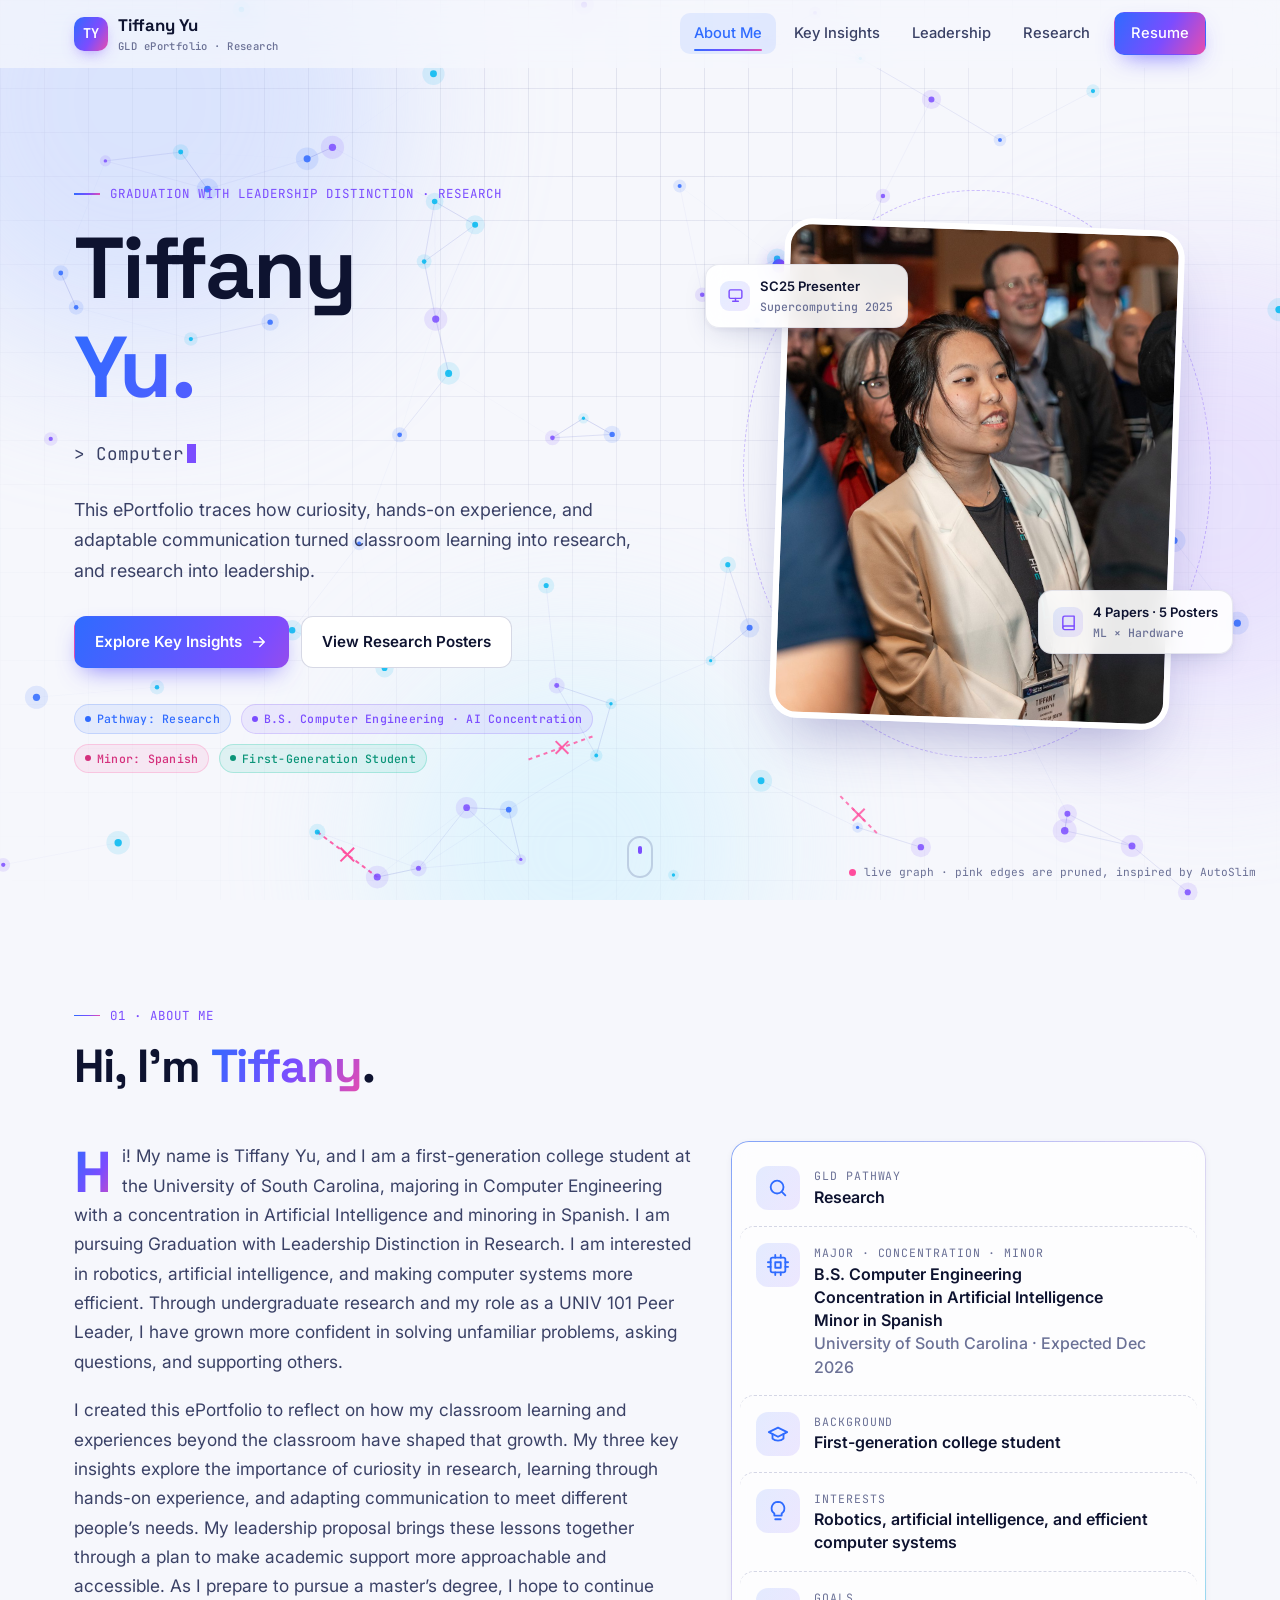
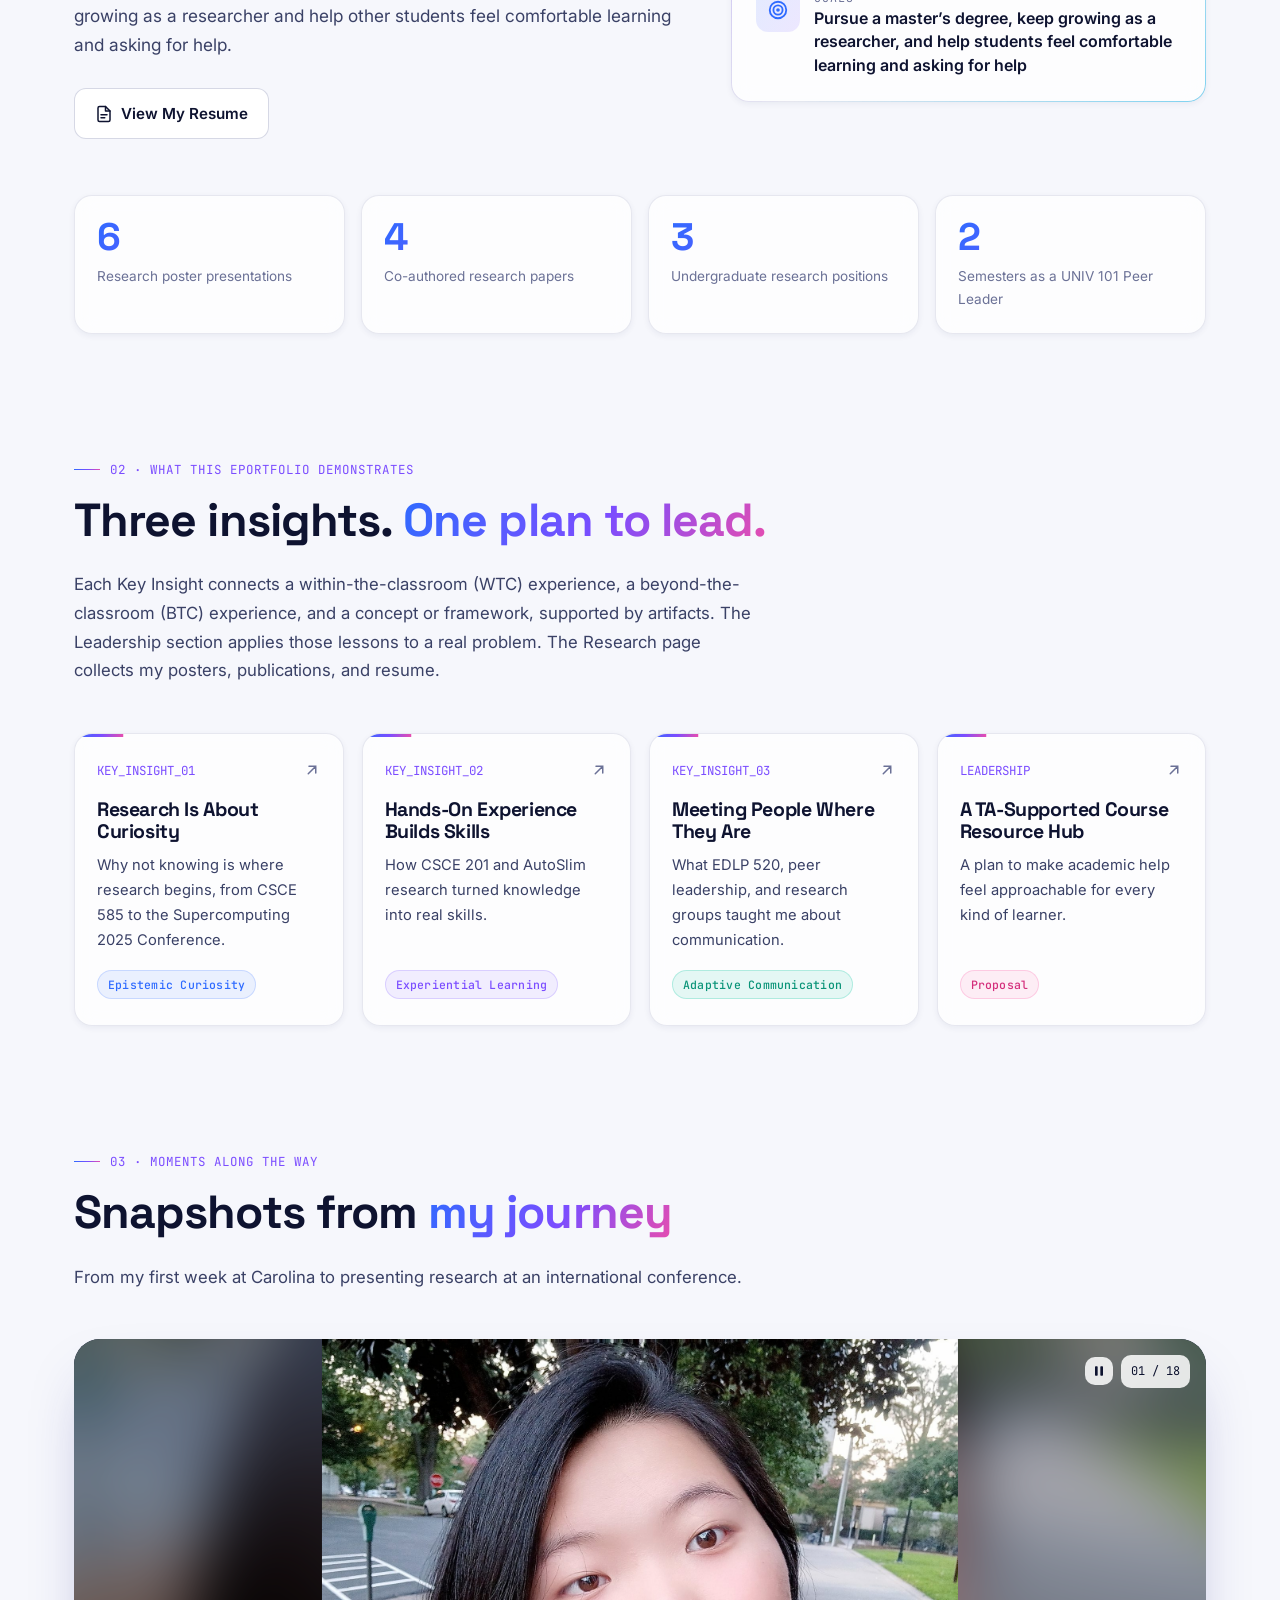
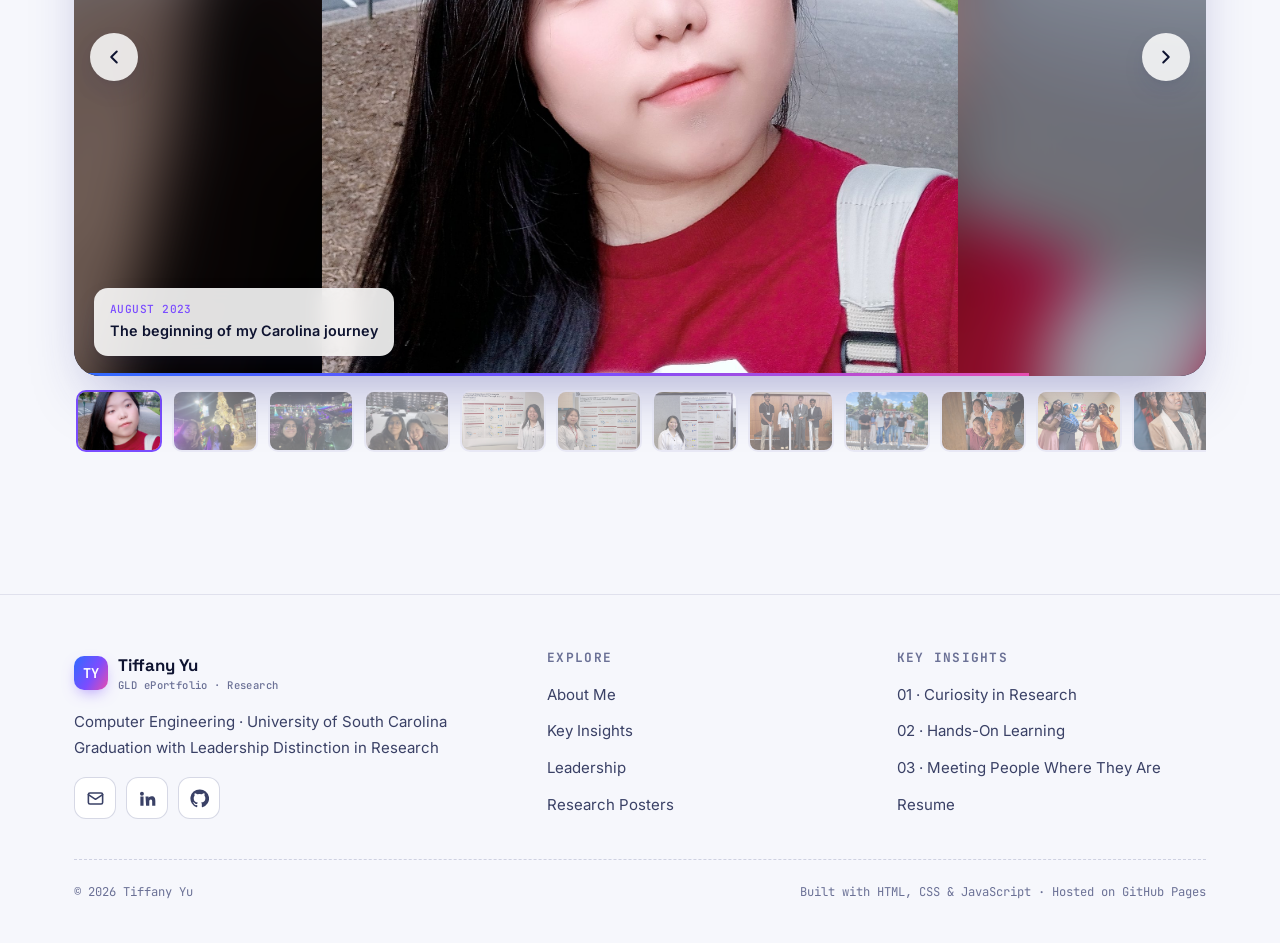
==== commit 6b7eeb36: "Update slideshow captions/order, add minor and concentration, remove poster filters Co-Authored-By: " ====
--- a/index.html
+++ b/index.html
@@ -48,8 +48,9 @@
           </div>
           <div class="hero-meta reveal d4">
             <span class="chip"><span class="dot"></span>Pathway: Research</span>
-            <span class="chip violet"><span class="dot"></span>B.S. Computer Engineering</span>
-            <span class="chip mint"><span class="dot"></span>Expected Graduation: Dec 2026</span>
+            <span class="chip violet"><span class="dot"></span>B.S. Computer Engineering · AI Concentration</span>
+            <span class="chip pink"><span class="dot"></span>Minor: Spanish</span>
+            <span class="chip mint"><span class="dot"></span>First-Generation Student</span>
           </div>
         </div>
 
@@ -73,7 +74,7 @@
         </div>
         <div class="about-grid">
           <div class="intro-text reveal">
-            <p>Hi! My name is Tiffany Yu, and I am a Computer Engineering student at the University of South Carolina pursuing Graduation with Leadership Distinction in Research. I am interested in robotics, artificial intelligence, and making computer systems more efficient. Through undergraduate research and my role as a UNIV 101 Peer Leader, I have grown more confident in solving unfamiliar problems, asking questions, and supporting others.</p>
+            <p>Hi! My name is Tiffany Yu, and I am a first-generation college student at the University of South Carolina, majoring in Computer Engineering with a concentration in Artificial Intelligence and minoring in Spanish. I am pursuing Graduation with Leadership Distinction in Research. I am interested in robotics, artificial intelligence, and making computer systems more efficient. Through undergraduate research and my role as a UNIV 101 Peer Leader, I have grown more confident in solving unfamiliar problems, asking questions, and supporting others.</p>
             <p>I created this ePortfolio to reflect on how my classroom learning and experiences beyond the classroom have shaped that growth. My three key insights explore the importance of curiosity in research, learning through hands-on experience, and adapting communication to meet different people’s needs. My leadership proposal brings these lessons together through a plan to make academic support more approachable and accessible. As I prepare to pursue a master’s degree, I hope to continue growing as a researcher and help other students feel comfortable learning and asking for help.</p>
             <div class="hero-actions" style="margin:28px 0 0">
               <a class="btn btn-ghost" href="assets/Tiffany-Yu-Resume.pdf" target="_blank" rel="noopener">
@@ -89,7 +90,11 @@
             </div>
             <div class="fact">
               <span class="ico"><svg viewBox="0 0 24 24" fill="none" stroke="currentColor" stroke-width="2" stroke-linecap="round" stroke-linejoin="round"><rect x="4" y="4" width="16" height="16" rx="2"/><rect x="9" y="9" width="6" height="6"/><path d="M9 1v3M15 1v3M9 20v3M15 20v3M20 9h3M20 14h3M1 9h3M1 14h3"/></svg></span>
-              <div><div class="k">Major</div><div class="v">B.S. Computer Engineering<br><span style="font-weight:500;color:var(--ink-3)">University of South Carolina · Expected Dec 2026</span></div></div>
+              <div><div class="k">Major · Concentration · Minor</div><div class="v">B.S. Computer Engineering<br>Concentration in Artificial Intelligence<br>Minor in Spanish<br><span style="font-weight:500;color:var(--ink-3)">University of South Carolina · Expected Dec 2026</span></div></div>
+            </div>
+            <div class="fact">
+              <span class="ico"><svg viewBox="0 0 24 24" fill="none" stroke="currentColor" stroke-width="2" stroke-linecap="round" stroke-linejoin="round"><path d="M22 10 12 5 2 10l10 5 10-5z"/><path d="M6 12v5c3 3 9 3 12 0v-5"/></svg></span>
+              <div><div class="k">Background</div><div class="v">First-generation college student</div></div>
             </div>
             <div class="fact">
               <span class="ico"><svg viewBox="0 0 24 24" fill="none" stroke="currentColor" stroke-width="2" stroke-linecap="round" stroke-linejoin="round"><path d="M12 2a7 7 0 0 0-4 12.7V17h8v-2.3A7 7 0 0 0 12 2z"/><path d="M9 21h6"/></svg></span>
@@ -163,23 +168,23 @@
         <div class="reveal">
           <div class="slideshow" aria-roledescription="carousel" aria-label="Photo slideshow">
             <div class="slide active"><div class="bgblur" style="background-image:url(assets/img/gallery/photo-08.jpg)"></div><img src="assets/img/gallery/photo-08.jpg" alt="Tiffany on campus"><div class="slide-caption"><small>AUGUST 2023</small>The beginning of my Carolina journey</div></div>
-            <div class="slide"><div class="bgblur" style="background-image:url(assets/img/gallery/photo-09.jpg)"></div><img data-src="assets/img/gallery/photo-09.jpg" alt="Tiffany with a friend"><div class="slide-caption"><small>JANUARY 2025</small>Time with friends</div></div>
+            <div class="slide"><div class="bgblur" style="background-image:url(assets/img/gallery/photo-16.jpg)"></div><img data-src="assets/img/gallery/photo-16.jpg" alt="Tiffany and friends at a holiday light display"><div class="slide-caption"><small>NOVEMBER 2023</small>Holiday lights with friends</div></div>
+            <div class="slide"><div class="bgblur" style="background-image:url(assets/img/gallery/photo-17.jpg)"></div><img data-src="assets/img/gallery/photo-17.jpg" alt="Tiffany and friends in front of colorful lights"><div class="slide-caption"><small>NOVEMBER 2023</small>Celebrating the season</div></div>
+            <div class="slide"><div class="bgblur" style="background-image:url(assets/img/gallery/photo-09.jpg)"></div><img data-src="assets/img/gallery/photo-09.jpg" alt="Tiffany and a friend in the snow"><div class="slide-caption"><small>JANUARY 2025</small>First snow in South Carolina</div></div>
             <div class="slide"><div class="bgblur" style="background-image:url(assets/img/gallery/photo-10.jpg)"></div><img data-src="assets/img/gallery/photo-10.jpg" alt="Tiffany beside her first research poster"><div class="slide-caption"><small>CSE GRADUATE RESEARCH SYMPOSIUM · MARCH 2025</small>Presenting my first research poster</div></div>
             <div class="slide"><div class="bgblur" style="background-image:url(assets/img/gallery/photo-11.jpg)"></div><img data-src="assets/img/gallery/photo-11.jpg" alt="Tiffany with the updated poster at Discover Day"><div class="slide-caption"><small>USC DISCOVER DAY · APRIL 2025</small>Sharing the updated version of my poster</div></div>
             <div class="slide"><div class="bgblur" style="background-image:url(assets/img/gallery/photo-01.jpg)"></div><img data-src="assets/img/gallery/photo-01.jpg" alt="Tiffany with the ML-Based Automata Simplification poster"><div class="slide-caption"><small>USC SUMMER SYMPOSIUM · JULY 2025</small>Presenting “ML-Based Automata Simplification for Symbolic Accelerators”</div></div>
             <div class="slide"><div class="bgblur" style="background-image:url(assets/img/gallery/photo-12.jpg)"></div><img data-src="assets/img/gallery/photo-12.jpg" alt="Tiffany with fellow student researchers"><div class="slide-caption"><small>USC SUMMER SYMPOSIUM · JULY 2025</small>Celebrating with fellow student researchers</div></div>
-            <div class="slide"><div class="bgblur" style="background-image:url(assets/img/gallery/photo-13.jpg)"></div><img data-src="assets/img/gallery/photo-13.jpg" alt="Tiffany with friends outdoors"><div class="slide-caption"><small>SEPTEMBER 2025</small>Weekend adventures</div></div>
-            <div class="slide"><div class="bgblur" style="background-image:url(assets/img/gallery/photo-02.jpg)"></div><img data-src="assets/img/gallery/photo-02.jpg" alt="Tiffany with a group of friends"><div class="slide-caption"><small>OCTOBER 2025</small>Exploring with friends</div></div>
+            <div class="slide"><div class="bgblur" style="background-image:url(assets/img/gallery/photo-02.jpg)"></div><img data-src="assets/img/gallery/photo-02.jpg" alt="Tiffany with a group of friends at Carowinds"><div class="slide-caption"><small>OCTOBER 2025</small>Weekend Fun at Carowinds</div></div>
+            <div class="slide"><div class="bgblur" style="background-image:url(assets/img/gallery/photo-13.jpg)"></div><img data-src="assets/img/gallery/photo-13.jpg" alt="Tiffany at the Leadership BEAK Retreat"><div class="slide-caption"><small>OCTOBER 2025</small>Leadership BEAK Retreat at Riverbanks Zoo</div></div>
             <div class="slide"><div class="bgblur" style="background-image:url(assets/img/gallery/photo-18.jpg)"></div><img data-src="assets/img/gallery/photo-18.jpg" alt="Tiffany and friends in Halloween costumes"><div class="slide-caption"><small>OCTOBER 2025</small>Halloween with friends</div></div>
             <div class="slide"><div class="bgblur" style="background-image:url(assets/img/gallery/photo-03.jpg)"></div><img data-src="assets/img/gallery/photo-03.jpg" alt="Tiffany at the Supercomputing 2025 conference"><div class="slide-caption"><small>SUPERCOMPUTING 2025 · NOVEMBER 2025</small>Presenting AutoSlim at an international conference</div></div>
             <div class="slide"><div class="bgblur" style="background-image:url(assets/img/gallery/photo-04.jpg)"></div><img data-src="assets/img/gallery/photo-04.jpg" alt="SC25 research poster presenters group photo"><div class="slide-caption"><small>SUPERCOMPUTING 2025 · NOVEMBER 2025</small>With fellow SC25 research poster presenters</div></div>
             <div class="slide"><div class="bgblur" style="background-image:url(assets/img/gallery/photo-05.jpg)"></div><img data-src="assets/img/gallery/photo-05.jpg" alt="Late-night study session with friends"><div class="slide-caption"><small>DECEMBER 2025</small>Late-night study session</div></div>
-            <div class="slide"><div class="bgblur" style="background-image:url(assets/img/gallery/photo-16.jpg)"></div><img data-src="assets/img/gallery/photo-16.jpg" alt="Tiffany and friends at a holiday light display"><div class="slide-caption"><small>HOLIDAY SEASON</small>Holiday lights with friends</div></div>
-            <div class="slide"><div class="bgblur" style="background-image:url(assets/img/gallery/photo-17.jpg)"></div><img data-src="assets/img/gallery/photo-17.jpg" alt="Tiffany and friends in front of colorful lights"><div class="slide-caption"><small>HOLIDAY SEASON</small>Celebrating the season</div></div>
             <div class="slide"><div class="bgblur" style="background-image:url(assets/img/gallery/photo-06.jpg)"></div><img data-src="assets/img/gallery/photo-06.jpg" alt="Tiffany with fellow presenters in front of the AutoSlim poster"><div class="slide-caption"><small>USC DISCOVER DAY · APRIL 2026</small>Discover Day with fellow presenters</div></div>
             <div class="slide"><div class="bgblur" style="background-image:url(assets/img/gallery/photo-07.jpg)"></div><img data-src="assets/img/gallery/photo-07.jpg" alt="Tiffany explaining the AutoSlim poster to a visitor"><div class="slide-caption"><small>USC DISCOVER DAY · APRIL 2026</small>Explaining AutoSlim to visitors</div></div>
             <div class="slide"><div class="bgblur" style="background-image:url(assets/img/gallery/photo-14.jpg)"></div><img data-src="assets/img/gallery/photo-14.jpg" alt="Tiffany beside the MLP on LabVIEW FPGA poster"><div class="slide-caption"><small>USC SUMMER SYMPOSIUM · JULY 2026</small>Presenting “Performance and Resource Analysis of MLP Forward Pass on LabVIEW FPGA”</div></div>
-            <div class="slide"><div class="bgblur" style="background-image:url(assets/img/gallery/photo-15.jpg)"></div><img data-src="assets/img/gallery/photo-15.jpg" alt="Tiffany working with FPGA hardware in the lab"><div class="slide-caption"><small>OCTOBER 2026</small>Hands-on with FPGA hardware in the lab</div></div>
+            <div class="slide"><div class="bgblur" style="background-image:url(assets/img/gallery/photo-15.jpg)"></div><img data-src="assets/img/gallery/photo-15.jpg" alt="Tiffany presenting FPGA hardware at UofSC STEM Day"><div class="slide-caption"><small>UOFSC STEM DAY · OCTOBER 2026</small>Presenting FPGA at UofSC STEM Day</div></div>
 
             <button class="ss-btn ss-prev" aria-label="Previous photo"><svg viewBox="0 0 24 24" fill="none" stroke="currentColor" stroke-width="2.2" stroke-linecap="round" stroke-linejoin="round"><path d="m15 18-6-6 6-6"/></svg></button>
             <button class="ss-btn ss-next" aria-label="Next photo"><svg viewBox="0 0 24 24" fill="none" stroke="currentColor" stroke-width="2.2" stroke-linecap="round" stroke-linejoin="round"><path d="m9 18 6-6-6-6"/></svg></button>
